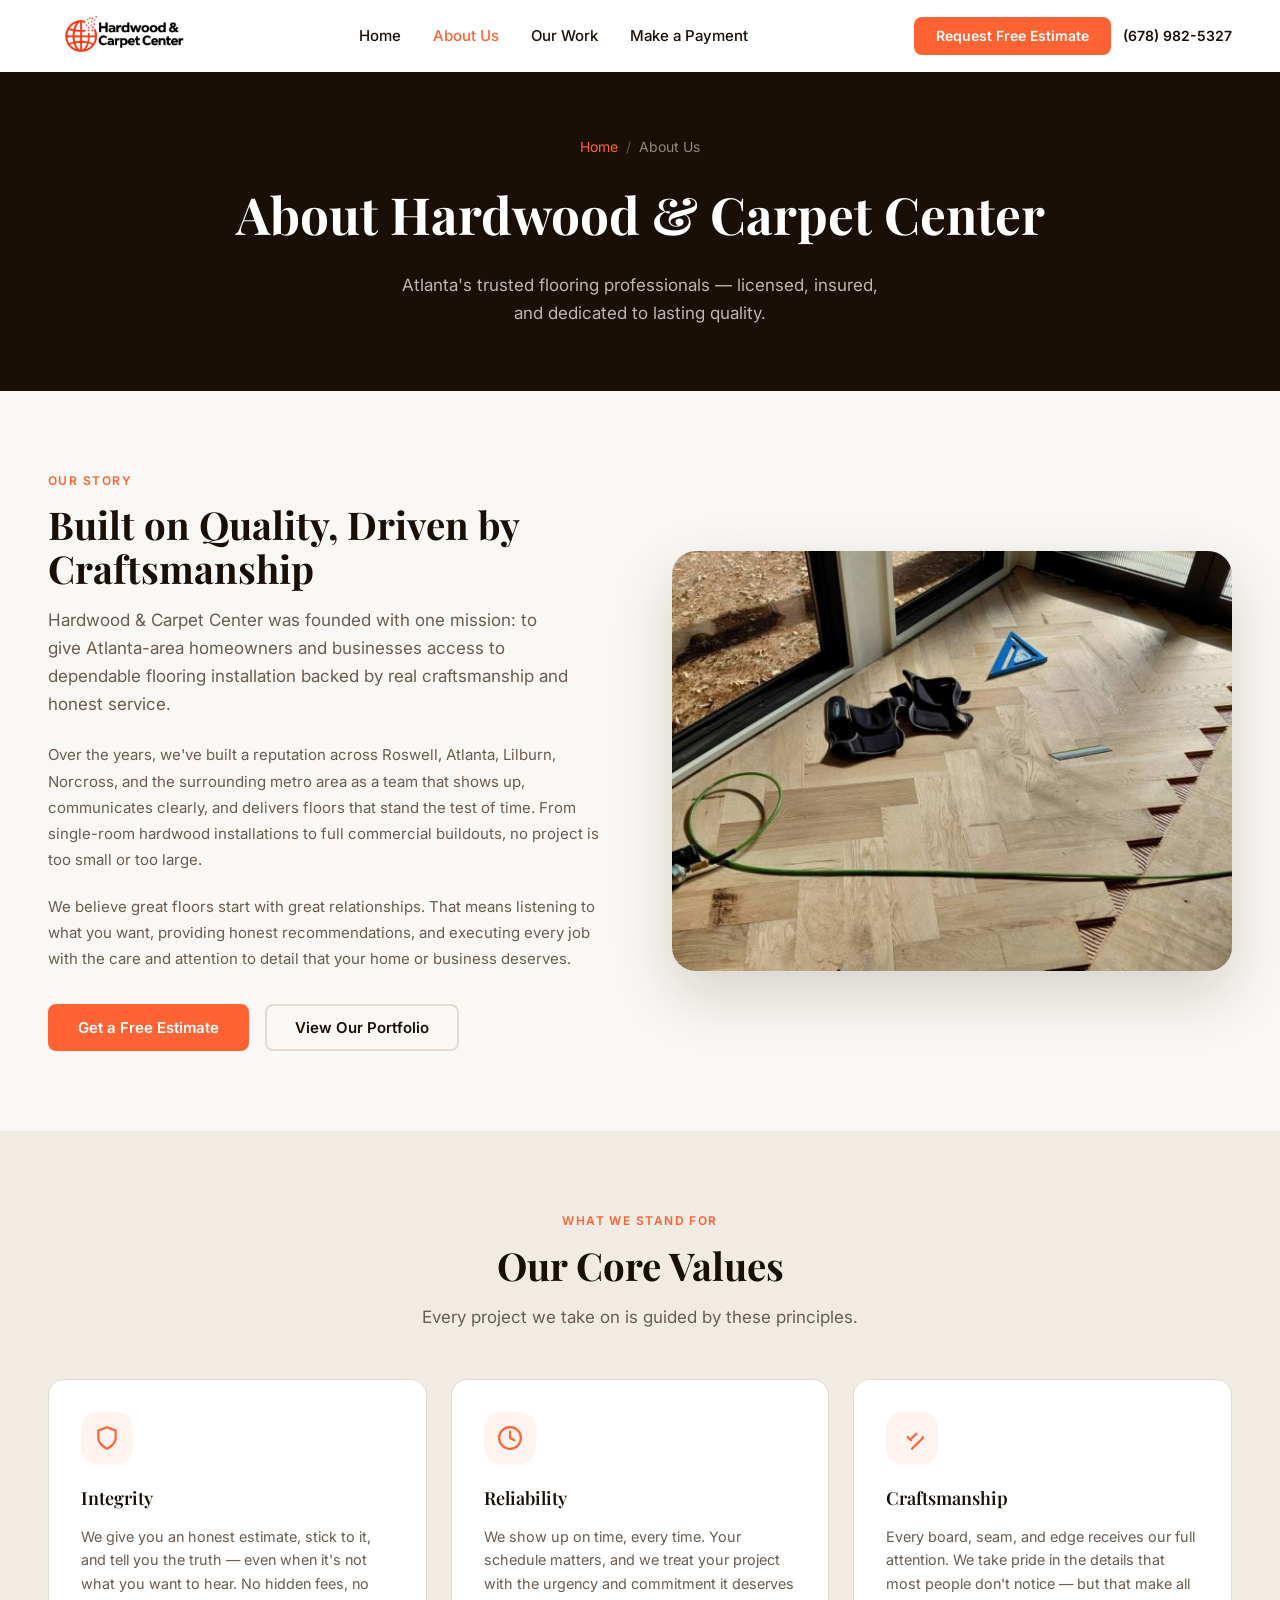
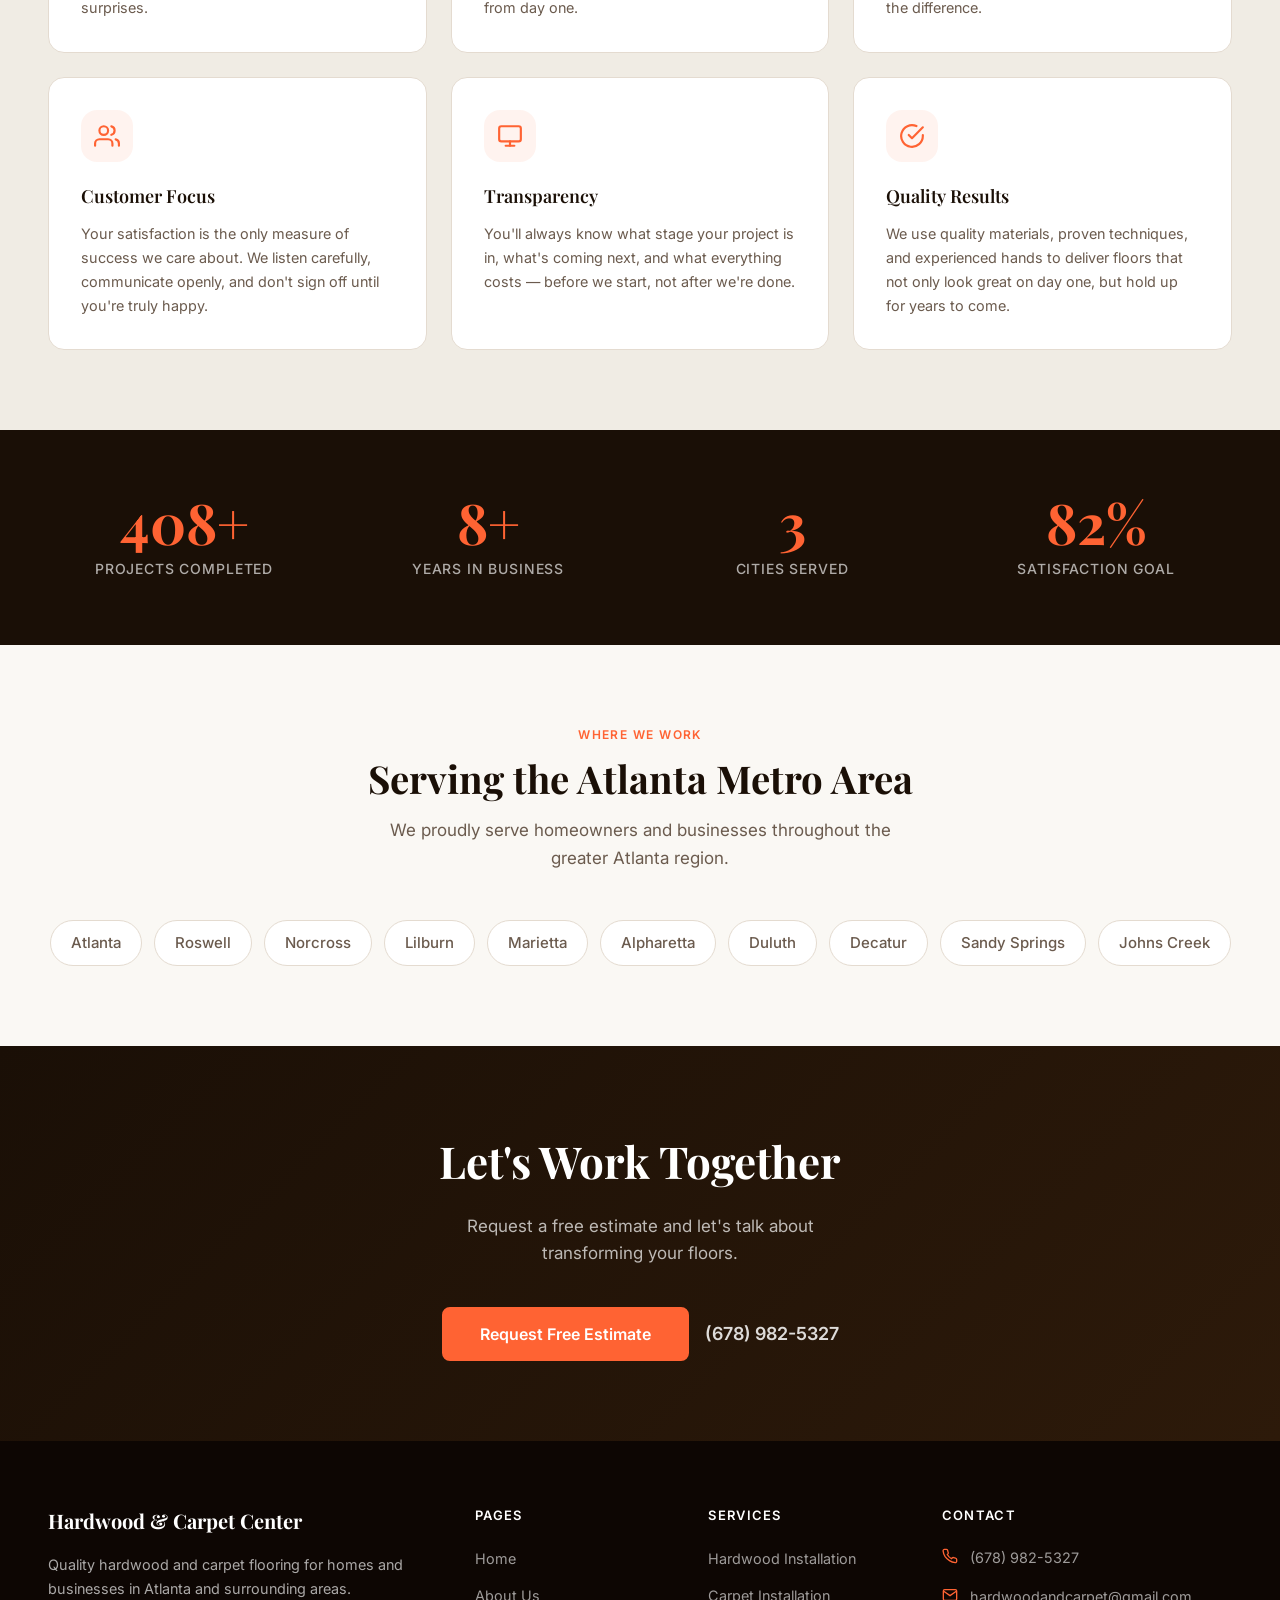
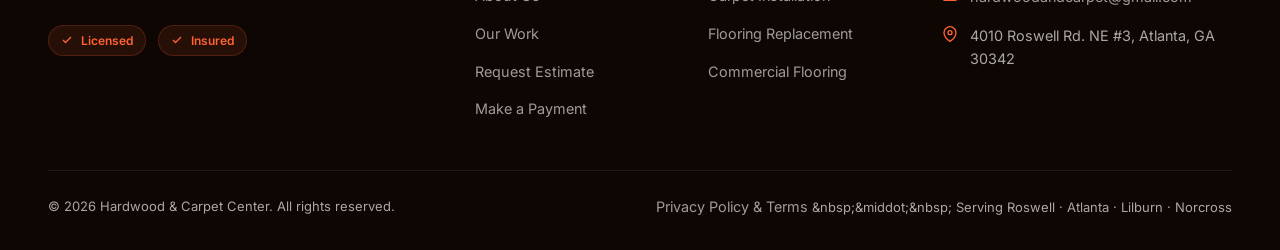
==== about.html @ 2b1d479a "Replace all demo photos with real owner project photos Swapped out all placeholder gallery/about ima" ====
<!DOCTYPE html>
<html lang="en">
<head>
  <meta charset="UTF-8" />
  <meta name="viewport" content="width=device-width, initial-scale=1.0" />
  <meta name="description" content="About Hardwood & Carpet Center — Atlanta's trusted flooring experts. Licensed, insured, and committed to quality installations for homes and businesses." />
  <title>About Us | Hardwood & Carpet Center</title>
  <link rel="stylesheet" href="css/style.css" />
  <link rel="preconnect" href="https://fonts.googleapis.com" />
  <link rel="preconnect" href="https://fonts.gstatic.com" crossorigin />
</head>
<body>

  <header>
    <nav class="nav nav--scrolled" role="navigation" aria-label="Main navigation">
      <div class="nav__inner">
        <a href="index.html" class="nav__logo" aria-label="Hardwood &amp; Carpet Center — Home">
          <img src="logo.png" alt="Hardwood &amp; Carpet Center" class="nav__logo-img" width="200" height="52" />
        </a>
        <ul class="nav__links" role="list">
          <li><a href="index.html" class="nav__link">Home</a></li>
          <li><a href="about.html" class="nav__link active">About Us</a></li>
          <li><a href="gallery.html" class="nav__link">Our Work</a></li>
          <li><a href="payment.html" class="nav__link">Make a Payment</a></li>
        </ul>
        <div class="nav__actions">
          <a href="estimate.html" class="btn btn--primary btn--sm">Request Free Estimate</a>
          <a href="tel:6789825327" class="nav__phone">(678) 982-5327</a>
          <button class="nav__hamburger" aria-label="Toggle mobile menu" aria-expanded="false" aria-controls="mobileMenu">
            <span></span><span></span><span></span>
          </button>
        </div>
      </div>
    </nav>
    <div class="nav__mobile" id="mobileMenu">
      <a href="index.html" class="nav__mobile-link">Home</a>
      <a href="about.html" class="nav__mobile-link">About Us</a>
      <a href="gallery.html" class="nav__mobile-link">Our Work</a>
      <a href="payment.html" class="nav__mobile-link">Make a Payment</a>
      <a href="estimate.html" class="btn btn--primary nav__mobile-cta">Request Free Estimate</a>
    </div>
  </header>

  <main>

    <!-- Page Hero -->
    <section class="page-hero" style="--bg-image: url('https://images.unsplash.com/photo-1581858726788-75bc0f6a952d?w=1920&q=60&auto=format&fit=crop');" aria-labelledby="page-title">
      <div class="container">
        <div class="page-hero__content">
          <nav class="page-hero__breadcrumb" aria-label="Breadcrumb">
            <a href="index.html">Home</a>
            <span class="page-hero__breadcrumb-sep" aria-hidden="true">/</span>
            <span aria-current="page">About Us</span>
          </nav>
          <h1 class="page-hero__title" id="page-title">About Hardwood &amp; Carpet Center</h1>
          <p class="page-hero__subtitle">Atlanta's trusted flooring professionals — licensed, insured, and dedicated to lasting quality.</p>
        </div>
      </div>
    </section>

    <!-- Our Story -->
    <section class="section" aria-labelledby="story-title">
      <div class="container">
        <div class="about-split">
          <div class="reveal">
            <span class="eyebrow">Our Story</span>
            <h2 class="section-title" id="story-title">Built on Quality, Driven by Craftsmanship</h2>
            <p class="section-subtitle" style="margin-bottom: var(--space-6);">
              Hardwood &amp; Carpet Center was founded with one mission: to give Atlanta-area homeowners and businesses access to dependable flooring installation backed by real craftsmanship and honest service.
            </p>
            <p style="font-size:0.9375rem;color:var(--color-text-muted);line-height:1.75;margin-bottom:var(--space-5);">
              Over the years, we've built a reputation across Roswell, Atlanta, Lilburn, Norcross, and the surrounding metro area as a team that shows up, communicates clearly, and delivers floors that stand the test of time. From single-room hardwood installations to full commercial buildouts, no project is too small or too large.
            </p>
            <p style="font-size:0.9375rem;color:var(--color-text-muted);line-height:1.75;margin-bottom:var(--space-8);">
              We believe great floors start with great relationships. That means listening to what you want, providing honest recommendations, and executing every job with the care and attention to detail that your home or business deserves.
            </p>
            <div style="display:flex;gap:var(--space-4);flex-wrap:wrap;">
              <a href="estimate.html" class="btn btn--primary">Get a Free Estimate</a>
              <a href="gallery.html" class="btn btn--outline-dark">View Our Portfolio</a>
            </div>
          </div>
          <div class="about-split__image-wrap reveal reveal-delay-2">
            <img
              src="images/owner-9.png"
              alt="Herringbone hardwood installation with precision layout"
              class="about-split__image"
              width="800" height="600"
              loading="lazy"
            />
          </div>
        </div>
      </div>
    </section>

    <!-- Values -->
    <section class="section section--alt" aria-labelledby="values-title">
      <div class="container">
        <div class="section-header section-header--center">
          <span class="eyebrow">What We Stand For</span>
          <h2 class="section-title" id="values-title">Our Core Values</h2>
          <p class="section-subtitle">Every project we take on is guided by these principles.</p>
        </div>
        <div class="values-grid">

          <div class="value-card reveal">
            <div class="value-card__icon" aria-hidden="true">
              <svg width="26" height="26" viewBox="0 0 24 24" fill="none" stroke="currentColor" stroke-width="2" stroke-linecap="round" stroke-linejoin="round"><path d="M12 22s8-4 8-10V5l-8-3-8 3v7c0 6 8 10 8 10z"/></svg>
            </div>
            <h3 class="value-card__title">Integrity</h3>
            <p class="value-card__desc">We give you an honest estimate, stick to it, and tell you the truth — even when it's not what you want to hear. No hidden fees, no surprises.</p>
          </div>

          <div class="value-card reveal reveal-delay-1">
            <div class="value-card__icon" aria-hidden="true">
              <svg width="26" height="26" viewBox="0 0 24 24" fill="none" stroke="currentColor" stroke-width="2" stroke-linecap="round" stroke-linejoin="round"><circle cx="12" cy="12" r="10"/><polyline points="12 6 12 12 16 14"/></svg>
            </div>
            <h3 class="value-card__title">Reliability</h3>
            <p class="value-card__desc">We show up on time, every time. Your schedule matters, and we treat your project with the urgency and commitment it deserves from day one.</p>
          </div>

          <div class="value-card reveal reveal-delay-2">
            <div class="value-card__icon" aria-hidden="true">
              <svg width="26" height="26" viewBox="0 0 24 24" fill="none" stroke="currentColor" stroke-width="2" stroke-linecap="round" stroke-linejoin="round"><polyline points="22 11.08 22 12 12 22l-8-8V6l8-8 7 7"/><polyline points="16 8 11.5 12.5"/><line x1="8" y1="11" x2="11" y2="14"/></svg>
            </div>
            <h3 class="value-card__title">Craftsmanship</h3>
            <p class="value-card__desc">Every board, seam, and edge receives our full attention. We take pride in the details that most people don't notice — but that make all the difference.</p>
          </div>

          <div class="value-card reveal">
            <div class="value-card__icon" aria-hidden="true">
              <svg width="26" height="26" viewBox="0 0 24 24" fill="none" stroke="currentColor" stroke-width="2" stroke-linecap="round" stroke-linejoin="round"><path d="M17 21v-2a4 4 0 0 0-4-4H5a4 4 0 0 0-4 4v2"/><circle cx="9" cy="7" r="4"/><path d="M23 21v-2a4 4 0 0 0-3-3.87"/><path d="M16 3.13a4 4 0 0 1 0 7.75"/></svg>
            </div>
            <h3 class="value-card__title">Customer Focus</h3>
            <p class="value-card__desc">Your satisfaction is the only measure of success we care about. We listen carefully, communicate openly, and don't sign off until you're truly happy.</p>
          </div>

          <div class="value-card reveal reveal-delay-1">
            <div class="value-card__icon" aria-hidden="true">
              <svg width="26" height="26" viewBox="0 0 24 24" fill="none" stroke="currentColor" stroke-width="2" stroke-linecap="round" stroke-linejoin="round"><rect x="2" y="3" width="20" height="14" rx="2" ry="2"/><line x1="8" y1="21" x2="16" y2="21"/><line x1="12" y1="17" x2="12" y2="21"/></svg>
            </div>
            <h3 class="value-card__title">Transparency</h3>
            <p class="value-card__desc">You'll always know what stage your project is in, what's coming next, and what everything costs — before we start, not after we're done.</p>
          </div>

          <div class="value-card reveal reveal-delay-2">
            <div class="value-card__icon" aria-hidden="true">
              <svg width="26" height="26" viewBox="0 0 24 24" fill="none" stroke="currentColor" stroke-width="2" stroke-linecap="round" stroke-linejoin="round"><path d="M22 11.08V12a10 10 0 1 1-5.93-9.14"/><polyline points="22 4 12 14.01 9 11.01"/></svg>
            </div>
            <h3 class="value-card__title">Quality Results</h3>
            <p class="value-card__desc">We use quality materials, proven techniques, and experienced hands to deliver floors that not only look great on day one, but hold up for years to come.</p>
          </div>

        </div>
      </div>
    </section>

    <!-- Stats -->
    <section class="stats" aria-label="Company statistics">
      <div class="container">
        <div class="stats__grid">
          <div class="stat-item reveal">
            <div class="stat-item__number" data-count="500" data-suffix="+" aria-label="500+ projects completed">500+</div>
            <div class="stat-item__label">Projects Completed</div>
          </div>
          <div class="stat-item reveal reveal-delay-1">
            <div class="stat-item__number" data-count="10" data-suffix="+" aria-label="10+ years in business">10+</div>
            <div class="stat-item__label">Years in Business</div>
          </div>
          <div class="stat-item reveal reveal-delay-2">
            <div class="stat-item__number" data-count="4" aria-label="4 cities served">4+</div>
            <div class="stat-item__label">Cities Served</div>
          </div>
          <div class="stat-item reveal reveal-delay-3">
            <div class="stat-item__number" data-count="100" data-suffix="%" aria-label="100% satisfaction rate">100%</div>
            <div class="stat-item__label">Satisfaction Goal</div>
          </div>
        </div>
      </div>
    </section>

    <!-- Service Areas -->
    <section class="section" aria-labelledby="areas-title">
      <div class="container">
        <div class="section-header section-header--center">
          <span class="eyebrow">Where We Work</span>
          <h2 class="section-title" id="areas-title">Serving the Atlanta Metro Area</h2>
          <p class="section-subtitle">We proudly serve homeowners and businesses throughout the greater Atlanta region.</p>
        </div>
        <div style="display:flex;flex-wrap:wrap;gap:var(--space-3);justify-content:center;margin-top:var(--space-8);">
          <span class="service-area-tag" style="font-size:0.9375rem;padding:10px 20px;">Atlanta</span>
          <span class="service-area-tag" style="font-size:0.9375rem;padding:10px 20px;">Roswell</span>
          <span class="service-area-tag" style="font-size:0.9375rem;padding:10px 20px;">Norcross</span>
          <span class="service-area-tag" style="font-size:0.9375rem;padding:10px 20px;">Lilburn</span>
          <span class="service-area-tag" style="font-size:0.9375rem;padding:10px 20px;">Marietta</span>
          <span class="service-area-tag" style="font-size:0.9375rem;padding:10px 20px;">Alpharetta</span>
          <span class="service-area-tag" style="font-size:0.9375rem;padding:10px 20px;">Duluth</span>
          <span class="service-area-tag" style="font-size:0.9375rem;padding:10px 20px;">Decatur</span>
          <span class="service-area-tag" style="font-size:0.9375rem;padding:10px 20px;">Sandy Springs</span>
          <span class="service-area-tag" style="font-size:0.9375rem;padding:10px 20px;">Johns Creek</span>
        </div>
      </div>
    </section>

    <!-- CTA -->
    <section class="cta-banner" aria-labelledby="cta-title">
      <div class="container">
        <div class="cta-banner__content reveal">
          <h2 class="cta-banner__title" id="cta-title">Let's Work Together</h2>
          <p class="cta-banner__subtitle">Request a free estimate and let's talk about transforming your floors.</p>
          <div class="cta-banner__actions">
            <a href="estimate.html" class="btn btn--primary btn--lg">Request Free Estimate</a>
            <a href="tel:6789825327" class="cta-banner__phone">(678) 982-5327</a>
          </div>
        </div>
      </div>
    </section>

  </main>

  <footer class="footer" role="contentinfo">
    <div class="container">
      <div class="footer__grid">
        <div>
          <p class="footer__brand-name">Hardwood &amp; Carpet Center</p>
          <p class="footer__brand-desc">Quality hardwood and carpet flooring for homes and businesses in Atlanta and surrounding areas.</p>
          <div class="footer__badges">
            <span class="footer__badge"><svg width="12" height="12" viewBox="0 0 24 24" fill="none" stroke="currentColor" stroke-width="2.5" aria-hidden="true"><polyline points="20 6 9 17 4 12"/></svg> Licensed</span>
            <span class="footer__badge"><svg width="12" height="12" viewBox="0 0 24 24" fill="none" stroke="currentColor" stroke-width="2.5" aria-hidden="true"><polyline points="20 6 9 17 4 12"/></svg> Insured</span>
          </div>
        </div>
        <nav aria-label="Footer navigation">
          <p class="footer__heading">Pages</p>
          <ul class="footer__links">
            <li><a href="index.html" class="footer__link">Home</a></li>
            <li><a href="about.html" class="footer__link">About Us</a></li>
            <li><a href="gallery.html" class="footer__link">Our Work</a></li>
            <li><a href="estimate.html" class="footer__link">Request Estimate</a></li>
            <li><a href="payment.html" class="footer__link">Make a Payment</a></li>
          </ul>
        </nav>
        <div>
          <p class="footer__heading">Services</p>
          <ul class="footer__links">
            <li><a href="estimate.html" class="footer__link">Hardwood Installation</a></li>
            <li><a href="estimate.html" class="footer__link">Carpet Installation</a></li>
            <li><a href="estimate.html" class="footer__link">Flooring Replacement</a></li>
            <li><a href="estimate.html" class="footer__link">Commercial Flooring</a></li>
          </ul>
        </div>
        <address style="font-style:normal;">
          <p class="footer__heading">Contact</p>
          <div class="footer__contact-item">
            <svg class="footer__contact-icon" width="16" height="16" viewBox="0 0 24 24" fill="none" stroke="currentColor" stroke-width="2" aria-hidden="true"><path d="M22 16.92v3a2 2 0 0 1-2.18 2 19.79 19.79 0 0 1-8.63-3.07A19.5 19.5 0 0 1 4.69 13a19.79 19.79 0 0 1-3.07-8.67A2 2 0 0 1 3.6 2.18h3a2 2 0 0 1 2 1.72c.127.96.361 1.903.7 2.81a2 2 0 0 1-.45 2.11L7.91 9.76a16 16 0 0 0 6.29 6.29l1.14-1.14a2 2 0 0 1 2.11-.45c.907.339 1.85.573 2.81.7a2 2 0 0 1 1.72 2.02z"/></svg>
            <a href="tel:6789825327" class="footer__link">(678) 982-5327</a>
          </div>
          <div class="footer__contact-item">
            <svg class="footer__contact-icon" width="16" height="16" viewBox="0 0 24 24" fill="none" stroke="currentColor" stroke-width="2" aria-hidden="true"><path d="M4 4h16c1.1 0 2 .9 2 2v12c0 1.1-.9 2-2 2H4c-1.1 0-2-.9-2-2V6c0-1.1.9-2 2-2z"/><polyline points="22,6 12,13 2,6"/></svg>
            <a href="mailto:hardwoodandcarpet@gmail.com" class="footer__link">hardwoodandcarpet@gmail.com</a>
          </div>
          <div class="footer__contact-item">
            <svg class="footer__contact-icon" width="16" height="16" viewBox="0 0 24 24" fill="none" stroke="currentColor" stroke-width="2" aria-hidden="true"><path d="M21 10c0 7-9 13-9 13s-9-6-9-13a9 9 0 0 1 18 0z"/><circle cx="12" cy="10" r="3"/></svg>
            <span>4010 Roswell Rd. NE #3, Atlanta, GA 30342</span>
          </div>
        </address>
      </div>
      <div class="footer__bottom">
        <p>© <span id="year">2025</span> Hardwood &amp; Carpet Center. All rights reserved.</p>
        <p><a href="privacy.html" class="footer__link">Privacy Policy &amp; Terms</a> &amp;nbsp;&amp;middot;&amp;nbsp; Serving Roswell · Atlanta · Lilburn · Norcross</p>
      </div>
    </div>
  </footer>

  <script src="js/main.js"></script>
  <script>document.getElementById('year').textContent = new Date().getFullYear();</script>
</body>
</html>
---- css/style.css ----
/* ============================================================
   HARDWOOD & CARPET CENTER — Global Stylesheet
   ============================================================ */

/* ---- Google Fonts ---- */
@import url('https://fonts.googleapis.com/css2?family=Playfair+Display:wght@400;500;600;700&family=Inter:wght@300;400;500;600&display=swap');

/* ---- Design Tokens ---- */
:root {
  --color-primary:       #1a0f06;
  --color-accent:        #ff6333;
  --color-accent-hover:  #e04e1f;
  --color-gold:          #c4873a;
  --color-gold-light:    #e8b56a;
  --color-bg:            #faf8f4;
  --color-bg-alt:        #f0ece4;
  --color-bg-dark:       #1a0f06;
  --color-surface:       #ffffff;
  --color-text:          #1a0f06;
  --color-text-muted:    #6b5b4e;
  --color-text-light:    #a8927e;
  --color-border:        #e4dbd0;
  --color-white:         #ffffff;
  --color-overlay:       rgba(20, 10, 4, 0.65);

  --font-heading: 'Playfair Display', Georgia, serif;
  --font-body:    'Inter', system-ui, sans-serif;

  --space-1:  4px;
  --space-2:  8px;
  --space-3:  12px;
  --space-4:  16px;
  --space-5:  20px;
  --space-6:  24px;
  --space-8:  32px;
  --space-10: 40px;
  --space-12: 48px;
  --space-16: 64px;
  --space-20: 80px;
  --space-24: 96px;
  --space-32: 128px;

  --radius-sm:  4px;
  --radius-md:  8px;
  --radius-lg:  16px;
  --radius-xl:  24px;
  --radius-pill: 999px;

  --shadow-sm:  0 1px 3px rgba(26,15,6,0.08), 0 1px 2px rgba(26,15,6,0.06);
  --shadow-md:  0 4px 12px rgba(26,15,6,0.10), 0 2px 6px rgba(26,15,6,0.06);
  --shadow-lg:  0 12px 32px rgba(26,15,6,0.12), 0 4px 12px rgba(26,15,6,0.08);
  --shadow-xl:  0 24px 64px rgba(26,15,6,0.16);

  --transition-fast:   150ms ease-out;
  --transition-base:   200ms ease-out;
  --transition-smooth: 300ms cubic-bezier(0.16, 1, 0.3, 1);

  --nav-height: 72px;
  --max-width:  1280px;
}

/* ---- Reset ---- */
*, *::before, *::after { box-sizing: border-box; margin: 0; padding: 0; }
html { scroll-behavior: smooth; font-size: 16px; }
body {
  font-family: var(--font-body);
  font-size: 1rem;
  line-height: 1.6;
  color: var(--color-text);
  background: var(--color-bg);
  -webkit-font-smoothing: antialiased;
  -moz-osx-font-smoothing: grayscale;
  overflow-x: hidden;
}
img { max-width: 100%; height: auto; display: block; }
a { color: inherit; text-decoration: none; }
ul { list-style: none; }
button { cursor: pointer; font-family: inherit; border: none; background: none; }
input, textarea, select {
  font-family: inherit;
  font-size: 1rem;
  outline: none;
}

/* ---- Accessibility ---- */
*:focus-visible {
  outline: 2px solid var(--color-accent);
  outline-offset: 3px;
  border-radius: var(--radius-sm);
}
.sr-only {
  position: absolute; width: 1px; height: 1px;
  padding: 0; margin: -1px; overflow: hidden;
  clip: rect(0,0,0,0); white-space: nowrap; border: 0;
}
@media (prefers-reduced-motion: reduce) {
  *, *::before, *::after {
    animation-duration: 0.01ms !important;
    transition-duration: 0.01ms !important;
  }
}

/* ---- Layout ---- */
.container {
  width: 100%;
  max-width: var(--max-width);
  margin: 0 auto;
  padding: 0 var(--space-6);
}
@media (min-width: 768px)  { .container { padding: 0 var(--space-8); } }
@media (min-width: 1280px) { .container { padding: 0 var(--space-12); } }

.section { padding: var(--space-20) 0; }
.section--alt { background: var(--color-bg-alt); }
.section--dark { background: var(--color-bg-dark); color: var(--color-white); }

/* ---- Typography ---- */
.eyebrow {
  font-family: var(--font-body);
  font-size: 0.75rem;
  font-weight: 600;
  letter-spacing: 0.12em;
  text-transform: uppercase;
  color: var(--color-accent);
  display: block;
  margin-bottom: var(--space-3);
}
.section-title {
  font-family: var(--font-heading);
  font-size: clamp(1.75rem, 3vw, 2.5rem);
  font-weight: 700;
  line-height: 1.15;
  color: var(--color-primary);
  margin-bottom: var(--space-4);
}
.section--dark .section-title { color: var(--color-white); }
.section-subtitle {
  font-size: 1.0625rem;
  color: var(--color-text-muted);
  max-width: 520px;
  line-height: 1.65;
}
.section--dark .section-subtitle { color: rgba(255,255,255,0.7); }
.section-header {
  margin-bottom: var(--space-12);
}
.section-header--center {
  text-align: center;
}
.section-header--center .section-subtitle {
  margin: 0 auto;
}

/* ---- Buttons ---- */
.btn {
  display: inline-flex;
  align-items: center;
  gap: var(--space-2);
  font-family: var(--font-body);
  font-size: 0.9375rem;
  font-weight: 600;
  line-height: 1;
  padding: 14px 28px;
  border-radius: var(--radius-md);
  transition: background var(--transition-base), color var(--transition-base),
              transform var(--transition-fast), box-shadow var(--transition-base);
  white-space: nowrap;
  cursor: pointer;
  border: 2px solid transparent;
}
.btn:active { transform: scale(0.97); }
.btn--primary {
  background: var(--color-accent);
  color: var(--color-white);
  border-color: var(--color-accent);
}
.btn--primary:hover {
  background: var(--color-accent-hover);
  border-color: var(--color-accent-hover);
  box-shadow: 0 4px 16px rgba(255,99,51,0.35);
  transform: translateY(-1px);
}
.btn--outline {
  background: transparent;
  color: var(--color-white);
  border-color: rgba(255,255,255,0.6);
}
.btn--outline:hover {
  background: rgba(255,255,255,0.12);
  border-color: var(--color-white);
}
.btn--outline-dark {
  background: transparent;
  color: var(--color-primary);
  border-color: var(--color-border);
}
.btn--outline-dark:hover {
  border-color: var(--color-accent);
  color: var(--color-accent);
}
.btn--lg { padding: 17px 36px; font-size: 1rem; }
.btn--sm { padding: 10px 20px; font-size: 0.875rem; }

/* ---- Navigation ---- */
.nav {
  position: fixed;
  top: 0; left: 0; right: 0;
  z-index: 1000;
  height: var(--nav-height);
  display: flex;
  align-items: center;
  transition: background var(--transition-base), box-shadow var(--transition-base);
}
.nav--transparent {
  background: var(--color-white);
}
.nav--scrolled {
  background: var(--color-white);
  box-shadow: 0 1px 0 var(--color-border), var(--shadow-sm);
}
.nav__inner {
  display: flex;
  align-items: center;
  justify-content: space-between;
  width: 100%;
  max-width: var(--max-width);
  margin: 0 auto;
  padding: 0 var(--space-6);
}
@media (min-width: 768px) { .nav__inner { padding: 0 var(--space-8); } }
@media (min-width: 1280px) { .nav__inner { padding: 0 var(--space-12); } }

.nav__logo {
  display: flex;
  align-items: center;
  gap: var(--space-3);
  text-decoration: none;
  flex-shrink: 0;
}
.nav__logo-img {
  height: 96px;
  width: auto;
  max-width: 390px;
  display: block;
  object-fit: contain;
}

.nav__links {
  display: none;
  align-items: center;
  gap: var(--space-2);
}
@media (min-width: 900px) { .nav__links { display: flex; } }

.nav__link {
  font-size: 0.9375rem;
  font-weight: 500;
  padding: var(--space-2) var(--space-3);
  border-radius: var(--radius-md);
  color: var(--color-primary);
  transition: color var(--transition-base), background var(--transition-base);
}
.nav--transparent .nav__link { color: var(--color-primary); }
.nav--scrolled .nav__link { color: var(--color-primary); }
.nav__link:hover { color: var(--color-accent); background: rgba(255,99,51,0.06); }
.nav__link.active { color: var(--color-accent); }

.nav__actions {
  display: flex;
  align-items: center;
  gap: var(--space-3);
}
.nav__phone {
  display: none;
  font-size: 0.875rem;
  font-weight: 600;
  color: var(--color-primary);
  transition: color var(--transition-base);
}
.nav--transparent .nav__phone { color: var(--color-primary); }
@media (min-width: 768px) { .nav__phone { display: block; } }
.nav__phone:hover { color: var(--color-accent); }

.nav__hamburger {
  display: flex;
  flex-direction: column;
  gap: 5px;
  padding: var(--space-2);
  border-radius: var(--radius-sm);
  cursor: pointer;
  background: none;
  border: none;
}
@media (min-width: 900px) { .nav__hamburger { display: none; } }
.nav__hamburger span {
  display: block;
  width: 22px; height: 2px;
  background: var(--color-primary);
  border-radius: 2px;
  transition: transform var(--transition-smooth), opacity var(--transition-base);
}
.nav--transparent .nav__hamburger span { background: var(--color-primary); }
.nav--scrolled .nav__hamburger span { background: var(--color-primary); }
.nav__hamburger.open span:nth-child(1) { transform: translateY(7px) rotate(45deg); }
.nav__hamburger.open span:nth-child(2) { opacity: 0; }
.nav__hamburger.open span:nth-child(3) { transform: translateY(-7px) rotate(-45deg); }

/* Mobile Menu */
.nav__mobile {
  position: fixed;
  top: var(--nav-height);
  left: 0; right: 0;
  background: var(--color-white);
  border-bottom: 1px solid var(--color-border);
  padding: var(--space-4) var(--space-6) var(--space-6);
  box-shadow: var(--shadow-lg);
  transform: translateY(-100%);
  opacity: 0;
  visibility: hidden;
  transition: transform var(--transition-smooth), opacity var(--transition-base), visibility var(--transition-base);
  z-index: 999;
}
.nav__mobile.open {
  transform: translateY(0);
  opacity: 1;
  visibility: visible;
}
.nav__mobile-link {
  display: block;
  font-size: 1.0625rem;
  font-weight: 500;
  padding: var(--space-4) 0;
  color: var(--color-primary);
  border-bottom: 1px solid var(--color-border);
  transition: color var(--transition-base);
}
.nav__mobile-link:last-of-type { border-bottom: none; }
.nav__mobile-link:hover { color: var(--color-accent); }
.nav__mobile-cta { margin-top: var(--space-4); width: 100%; justify-content: center; }

/* ---- Hero ---- */
.hero {
  position: relative;
  min-height: 80vh;
  display: flex;
  align-items: center;
  overflow: hidden;
}
.hero__bg {
  position: absolute;
  inset: 0;
  background-image: url('https://images.unsplash.com/photo-1581858726788-75bc0f6a952d?w=1920&q=90&auto=format&fit=crop');
  background-size: cover;
  background-position: center;
  transform: scale(1.05);
  transition: transform 8s ease-out;
}
.hero__bg.loaded { transform: scale(1); }
.hero__overlay {
  position: absolute;
  inset: 0;
  background: linear-gradient(
    135deg,
    rgba(20, 10, 4, 0.80) 0%,
    rgba(20, 10, 4, 0.55) 60%,
    rgba(20, 10, 4, 0.35) 100%
  );
}
.hero__content {
  position: relative;
  z-index: 1;
  padding: var(--space-32) 0 var(--space-12);
  width: 100%;
}
.hero__eyebrow {
  font-size: 0.75rem;
  font-weight: 600;
  letter-spacing: 0.14em;
  text-transform: uppercase;
  color: var(--color-gold-light);
  display: flex;
  align-items: center;
  gap: var(--space-3);
  margin-bottom: var(--space-5);
}
.hero__eyebrow::before {
  content: '';
  display: block;
  width: 32px; height: 2px;
  background: var(--color-accent);
}
.hero__title {
  font-family: var(--font-heading);
  font-size: clamp(2.5rem, 6vw, 5rem);
  font-weight: 700;
  line-height: 1.08;
  color: var(--color-white);
  margin-bottom: var(--space-6);
  max-width: 680px;
}
.hero__title span { color: var(--color-accent); }
.hero__subtitle {
  font-size: clamp(1rem, 1.8vw, 1.1875rem);
  color: rgba(255,255,255,0.78);
  max-width: 520px;
  line-height: 1.65;
  margin-bottom: var(--space-10);
}
.hero__actions {
  display: flex;
  flex-wrap: wrap;
  gap: var(--space-4);
  align-items: center;
}
.hero__trust {
  display: flex;
  flex-wrap: wrap;
  gap: var(--space-6);
  margin-top: var(--space-16);
  padding-top: var(--space-8);
  border-top: 1px solid rgba(255,255,255,0.15);
}
.hero__trust-item {
  display: flex;
  align-items: center;
  gap: var(--space-2);
  font-size: 0.875rem;
  font-weight: 500;
  color: rgba(255,255,255,0.75);
}
.hero__trust-item svg { color: var(--color-accent); }

/* ---- Services Strip ---- */
.services-strip {
  background: var(--color-white);
  border-bottom: 1px solid var(--color-border);
  padding: var(--space-12) 0;
}
.services-strip__grid {
  display: grid;
  grid-template-columns: repeat(2, 1fr);
  gap: 1px;
  background: var(--color-border);
  border: 1px solid var(--color-border);
  border-radius: var(--radius-lg);
  overflow: hidden;
}
@media (min-width: 768px) {
  .services-strip__grid { grid-template-columns: repeat(4, 1fr); }
}
.service-item {
  background: var(--color-white);
  padding: var(--space-8) var(--space-6);
  display: flex;
  flex-direction: column;
  align-items: flex-start;
  gap: var(--space-3);
  transition: background var(--transition-base);
}
.service-item:hover { background: var(--color-bg); }
.service-item__icon {
  width: 44px; height: 44px;
  background: rgba(255,99,51,0.1);
  border-radius: var(--radius-md);
  display: flex; align-items: center; justify-content: center;
  color: var(--color-accent);
  transition: background var(--transition-base), transform var(--transition-smooth);
}
.service-item:hover .service-item__icon {
  background: var(--color-accent);
  color: var(--color-white);
  transform: scale(1.08);
}
.service-item__title {
  font-family: var(--font-heading);
  font-size: 1.0625rem;
  font-weight: 600;
  color: var(--color-primary);
}
.service-item__desc {
  font-size: 0.875rem;
  color: var(--color-text-muted);
  line-height: 1.5;
}

/* ---- About / Why Us ---- */
.about-split {
  display: grid;
  gap: var(--space-12);
  align-items: center;
}
@media (min-width: 900px) {
  .about-split { grid-template-columns: 1fr 1fr; gap: var(--space-16); }
}
.about-split__image-wrap {
  position: relative;
}
.about-split__image {
  width: 100%;
  aspect-ratio: 4/3;
  object-fit: cover;
  border-radius: var(--radius-xl);
  box-shadow: var(--shadow-xl);
}
.about-split__badge {
  position: absolute;
  bottom: -var(--space-4);
  right: var(--space-4);
  background: var(--color-accent);
  color: var(--color-white);
  padding: var(--space-4) var(--space-6);
  border-radius: var(--radius-lg);
  box-shadow: var(--shadow-lg);
  text-align: center;
  bottom: var(--space-4);
}
.about-split__badge-number {
  font-family: var(--font-heading);
  font-size: 2rem;
  font-weight: 700;
  line-height: 1;
  display: block;
}
.about-split__badge-label {
  font-size: 0.75rem;
  font-weight: 500;
  opacity: 0.9;
  text-transform: uppercase;
  letter-spacing: 0.06em;
}
.about-split__checks {
  display: flex;
  flex-direction: column;
  gap: var(--space-4);
  margin: var(--space-8) 0;
}
.check-item {
  display: flex;
  align-items: flex-start;
  gap: var(--space-3);
}
.check-item__icon {
  width: 22px; height: 22px;
  background: rgba(255,99,51,0.12);
  border-radius: 50%;
  display: flex; align-items: center; justify-content: center;
  flex-shrink: 0;
  margin-top: 2px;
  color: var(--color-accent);
}
.check-item__icon svg { width: 12px; height: 12px; }
.check-item__text {
  font-size: 0.9375rem;
  color: var(--color-text-muted);
  line-height: 1.5;
}
.check-item__text strong {
  color: var(--color-primary);
  font-weight: 600;
}

/* ---- Stats ---- */
.stats {
  background: var(--color-primary);
  padding: var(--space-16) 0;
}
.stats__grid {
  display: grid;
  grid-template-columns: repeat(2, 1fr);
  gap: var(--space-8);
  text-align: center;
}
@media (min-width: 768px) { .stats__grid { grid-template-columns: repeat(4, 1fr); } }
.stat-item__number {
  font-family: var(--font-heading);
  font-size: clamp(2.5rem, 5vw, 3.5rem);
  font-weight: 700;
  color: var(--color-accent);
  line-height: 1;
  margin-bottom: var(--space-2);
}
.stat-item__label {
  font-size: 0.875rem;
  font-weight: 500;
  color: rgba(255,255,255,0.65);
  text-transform: uppercase;
  letter-spacing: 0.06em;
}

/* ---- Process ---- */
.process__grid {
  display: grid;
  gap: var(--space-6);
  counter-reset: process;
}
@media (min-width: 640px) { .process__grid { grid-template-columns: repeat(2, 1fr); } }
@media (min-width: 1024px) { .process__grid { grid-template-columns: repeat(4, 1fr); } }
.process-step {
  background: var(--color-white);
  border-radius: var(--radius-lg);
  padding: var(--space-8);
  border: 1px solid var(--color-border);
  position: relative;
  transition: box-shadow var(--transition-base), transform var(--transition-smooth);
}
.process-step:hover {
  box-shadow: var(--shadow-lg);
  transform: translateY(-3px);
}
.process-step__num {
  font-family: var(--font-heading);
  font-size: 3rem;
  font-weight: 700;
  color: rgba(255,99,51,0.1);
  line-height: 1;
  margin-bottom: var(--space-4);
}
.process-step__icon {
  width: 48px; height: 48px;
  background: rgba(255,99,51,0.1);
  border-radius: var(--radius-md);
  display: flex; align-items: center; justify-content: center;
  color: var(--color-accent);
  margin-bottom: var(--space-4);
}
.process-step__title {
  font-family: var(--font-heading);
  font-size: 1.125rem;
  font-weight: 600;
  color: var(--color-primary);
  margin-bottom: var(--space-3);
}
.process-step__desc {
  font-size: 0.9rem;
  color: var(--color-text-muted);
  line-height: 1.6;
}

/* ---- Gallery Preview ---- */
.gallery-grid {
  display: grid;
  gap: var(--space-4);
  grid-template-columns: 1fr;
}
@media (min-width: 640px) {
  .gallery-grid {
    grid-template-columns: repeat(2, 1fr);
  }
}
@media (min-width: 1024px) {
  .gallery-grid {
    grid-template-columns: repeat(3, 1fr);
    grid-auto-rows: 280px;
  }
  .gallery-grid .gallery-item:nth-child(1) {
    grid-column: span 2;
    grid-row: span 2;
  }
  .gallery-grid .gallery-item:nth-child(7) {
    grid-column: 1 / -1;
  }
}
.gallery-item {
  position: relative;
  border-radius: var(--radius-lg);
  overflow: hidden;
  aspect-ratio: 4/3;
  background: var(--color-bg-alt);
}
@media (min-width: 1024px) {
  .gallery-item { aspect-ratio: auto; }
}
.gallery-item img {
  width: 100%; height: 100%;
  object-fit: cover;
  transition: transform 0.5s ease-out;
}
.gallery-item:hover img { transform: scale(1.05); }
.gallery-item__overlay {
  position: absolute;
  inset: 0;
  background: linear-gradient(to top, rgba(20,10,4,0.7) 0%, transparent 50%);
  opacity: 0;
  transition: opacity var(--transition-base);
  display: flex;
  align-items: flex-end;
  padding: var(--space-6);
}
.gallery-item:hover .gallery-item__overlay { opacity: 1; }
.gallery-item__label {
  font-size: 0.9375rem;
  font-weight: 600;
  color: var(--color-white);
}

/* ---- Testimonials ---- */
.testimonials__grid {
  display: grid;
  gap: var(--space-6);
}
@media (min-width: 640px) { .testimonials__grid { grid-template-columns: repeat(2, 1fr); } }
@media (min-width: 1024px) { .testimonials__grid { grid-template-columns: repeat(3, 1fr); } }
.testimonial-card {
  background: var(--color-white);
  border: 1px solid var(--color-border);
  border-radius: var(--radius-lg);
  padding: var(--space-8);
  display: flex;
  flex-direction: column;
  gap: var(--space-5);
  transition: box-shadow var(--transition-base), transform var(--transition-smooth);
}
.testimonial-card:hover {
  box-shadow: var(--shadow-md);
  transform: translateY(-2px);
}
.testimonial-card__stars {
  display: flex; gap: 3px; color: #f59e0b;
}
.testimonial-card__quote {
  font-size: 0.9375rem;
  color: var(--color-text-muted);
  line-height: 1.7;
  flex: 1;
  font-style: italic;
}
.testimonial-card__author {
  display: flex;
  align-items: center;
  gap: var(--space-3);
  padding-top: var(--space-4);
  border-top: 1px solid var(--color-border);
}
.testimonial-card__avatar {
  width: 40px; height: 40px;
  border-radius: 50%;
  background: var(--color-bg-alt);
  display: flex; align-items: center; justify-content: center;
  font-family: var(--font-heading);
  font-weight: 700;
  font-size: 1rem;
  color: var(--color-accent);
  flex-shrink: 0;
}
.testimonial-card__name {
  font-size: 0.9375rem;
  font-weight: 600;
  color: var(--color-primary);
}
.testimonial-card__location {
  font-size: 0.8125rem;
  color: var(--color-text-light);
}

/* ---- CTA Banner ---- */
.cta-banner {
  background: linear-gradient(135deg, #1a0f06 0%, #2d1a0a 100%);
  position: relative;
  overflow: hidden;
  padding: var(--space-20) 0;
  text-align: center;
}
.cta-banner::before {
  content: '';
  position: absolute;
  inset: 0;
  background-image: url('https://images.unsplash.com/photo-1562113536-f49d30025dd3?w=1920&q=60&auto=format&fit=crop');
  background-size: cover;
  background-position: center;
  opacity: 0.12;
}
.cta-banner__content { position: relative; z-index: 1; }
.cta-banner__title {
  font-family: var(--font-heading);
  font-size: clamp(1.75rem, 3.5vw, 2.75rem);
  font-weight: 700;
  color: var(--color-white);
  margin-bottom: var(--space-4);
}
.cta-banner__subtitle {
  color: rgba(255,255,255,0.7);
  font-size: 1.0625rem;
  margin-bottom: var(--space-10);
  max-width: 440px;
  margin-left: auto;
  margin-right: auto;
}
.cta-banner__actions {
  display: flex;
  flex-wrap: wrap;
  gap: var(--space-4);
  justify-content: center;
  align-items: center;
}
.cta-banner__phone {
  font-size: 1.125rem;
  font-weight: 600;
  color: rgba(255,255,255,0.85);
  transition: color var(--transition-base);
}
.cta-banner__phone:hover { color: var(--color-accent); }

/* ---- Footer ---- */
.footer {
  background: #0d0603;
  color: rgba(255,255,255,0.65);
  padding: var(--space-16) 0 var(--space-8);
}
.footer__grid {
  display: grid;
  gap: var(--space-10);
  margin-bottom: var(--space-12);
}
@media (min-width: 640px) { .footer__grid { grid-template-columns: repeat(2, 1fr); } }
@media (min-width: 1024px) { .footer__grid { grid-template-columns: 2fr 1fr 1fr 1.5fr; } }
.footer__brand-name {
  font-family: var(--font-heading);
  font-size: 1.25rem;
  font-weight: 700;
  color: var(--color-white);
  margin-bottom: var(--space-4);
}
.footer__brand-desc {
  font-size: 0.9rem;
  line-height: 1.65;
  margin-bottom: var(--space-6);
}
.footer__heading {
  font-size: 0.8125rem;
  font-weight: 600;
  letter-spacing: 0.1em;
  text-transform: uppercase;
  color: var(--color-white);
  margin-bottom: var(--space-5);
}
.footer__links { display: flex; flex-direction: column; gap: var(--space-3); }
.footer__link {
  font-size: 0.9rem;
  color: rgba(255,255,255,0.6);
  transition: color var(--transition-base);
}
.footer__link:hover { color: var(--color-accent); }
.footer__contact-item {
  display: flex;
  align-items: flex-start;
  gap: var(--space-3);
  font-size: 0.9rem;
  margin-bottom: var(--space-4);
}
.footer__contact-icon { color: var(--color-accent); margin-top: 2px; flex-shrink: 0; }
.footer__bottom {
  border-top: 1px solid rgba(255,255,255,0.08);
  padding-top: var(--space-6);
  display: flex;
  flex-wrap: wrap;
  justify-content: space-between;
  align-items: center;
  gap: var(--space-4);
  font-size: 0.8125rem;
}
.footer__badges {
  display: flex;
  gap: var(--space-3);
  flex-wrap: wrap;
}
.footer__badge {
  display: flex;
  align-items: center;
  gap: var(--space-2);
  font-size: 0.75rem;
  font-weight: 600;
  color: var(--color-accent);
  background: rgba(255,99,51,0.1);
  border: 1px solid rgba(255,99,51,0.2);
  padding: 5px 12px;
  border-radius: var(--radius-pill);
}

/* ---- Page Hero (inner pages) ---- */
.page-hero {
  padding-top: var(--nav-height);
  background: var(--color-primary);
  padding-bottom: var(--space-16);
  position: relative;
  overflow: hidden;
}
.page-hero::before {
  content: '';
  position: absolute;
  inset: 0;
  background-image: var(--bg-image, none);
  background-size: cover;
  background-position: center;
  opacity: 0.15;
}
.page-hero__content {
  position: relative;
  z-index: 1;
  padding-top: var(--space-16);
  text-align: center;
}
.page-hero__title {
  font-family: var(--font-heading);
  font-size: clamp(2rem, 4vw, 3.25rem);
  font-weight: 700;
  color: var(--color-white);
  margin-bottom: var(--space-4);
}
.page-hero__subtitle {
  color: rgba(255,255,255,0.7);
  font-size: 1.0625rem;
  max-width: 480px;
  margin: 0 auto;
}
.page-hero__breadcrumb {
  display: flex;
  align-items: center;
  justify-content: center;
  gap: var(--space-2);
  font-size: 0.875rem;
  color: rgba(255,255,255,0.5);
  margin-bottom: var(--space-4);
}
.page-hero__breadcrumb a { color: var(--color-accent); }
.page-hero__breadcrumb-sep { color: rgba(255,255,255,0.3); }

/* ---- Contact Form ---- */
.contact-layout {
  display: grid;
  gap: var(--space-12);
  align-items: start;
}
@media (min-width: 900px) { .contact-layout { grid-template-columns: 1fr 1.5fr; } }
.contact-info__item {
  display: flex;
  gap: var(--space-4);
  margin-bottom: var(--space-8);
}
.contact-info__icon {
  width: 48px; height: 48px;
  background: rgba(255,99,51,0.1);
  border-radius: var(--radius-md);
  display: flex; align-items: center; justify-content: center;
  color: var(--color-accent);
  flex-shrink: 0;
}
.contact-info__label {
  font-size: 0.8125rem;
  font-weight: 600;
  text-transform: uppercase;
  letter-spacing: 0.08em;
  color: var(--color-text-light);
  margin-bottom: var(--space-1);
}
.contact-info__value {
  font-size: 1rem;
  font-weight: 500;
  color: var(--color-primary);
}
.contact-info__value a:hover { color: var(--color-accent); }
.contact-service-areas {
  background: var(--color-bg-alt);
  border-radius: var(--radius-lg);
  padding: var(--space-6);
  margin-top: var(--space-8);
}
.contact-service-areas__title {
  font-weight: 600;
  font-size: 0.9375rem;
  color: var(--color-primary);
  margin-bottom: var(--space-4);
}
.service-areas-list {
  display: flex;
  flex-wrap: wrap;
  gap: var(--space-2);
}
.service-area-tag {
  font-size: 0.8125rem;
  font-weight: 500;
  background: var(--color-white);
  border: 1px solid var(--color-border);
  border-radius: var(--radius-pill);
  padding: 5px 12px;
  color: var(--color-text-muted);
}

/* ---- Form Styles ---- */
.form-card {
  background: var(--color-white);
  border: 1px solid var(--color-border);
  border-radius: var(--radius-xl);
  padding: var(--space-10);
  box-shadow: var(--shadow-lg);
}
.form-grid {
  display: grid;
  gap: var(--space-5);
}
.form-grid--2col {
  grid-template-columns: 1fr;
}
@media (min-width: 640px) { .form-grid--2col { grid-template-columns: repeat(2, 1fr); } }
.form-group { display: flex; flex-direction: column; gap: var(--space-2); }
.form-group--full { grid-column: 1 / -1; }
.form-label {
  font-size: 0.875rem;
  font-weight: 600;
  color: var(--color-primary);
}
.form-label .required { color: var(--color-accent); margin-left: 2px; }
.form-input,
.form-select,
.form-textarea {
  width: 100%;
  padding: 13px 16px;
  border: 1.5px solid var(--color-border);
  border-radius: var(--radius-md);
  font-size: 0.9375rem;
  color: var(--color-primary);
  background: var(--color-white);
  transition: border-color var(--transition-base), box-shadow var(--transition-base);
}
.form-input:focus,
.form-select:focus,
.form-textarea:focus {
  border-color: var(--color-accent);
  box-shadow: 0 0 0 3px rgba(255,99,51,0.12);
  outline: none;
}
.form-input::placeholder,
.form-textarea::placeholder { color: var(--color-text-light); }
.form-textarea { resize: vertical; min-height: 130px; }
.form-select { appearance: none; cursor: pointer; }
.form-hint {
  font-size: 0.8125rem;
  color: var(--color-text-light);
  margin-top: var(--space-1);
}
.form-submit { width: 100%; justify-content: center; margin-top: var(--space-4); }
.form-success {
  display: none;
  background: #f0fdf4;
  border: 1px solid #bbf7d0;
  border-radius: var(--radius-md);
  padding: var(--space-4) var(--space-5);
  color: #166534;
  font-size: 0.9375rem;
  font-weight: 500;
  margin-top: var(--space-4);
}
.form-success.visible { display: flex; align-items: center; gap: var(--space-3); }

/* ---- About Page ---- */
.values-grid {
  display: grid;
  gap: var(--space-6);
  grid-template-columns: 1fr;
}
@media (min-width: 640px) { .values-grid { grid-template-columns: repeat(2, 1fr); } }
@media (min-width: 1024px) { .values-grid { grid-template-columns: repeat(3, 1fr); } }
.value-card {
  background: var(--color-white);
  border: 1px solid var(--color-border);
  border-radius: var(--radius-lg);
  padding: var(--space-8);
  transition: box-shadow var(--transition-base), transform var(--transition-smooth);
}
.value-card:hover { box-shadow: var(--shadow-md); transform: translateY(-3px); }
.value-card__icon {
  width: 52px; height: 52px;
  background: rgba(255,99,51,0.08);
  border-radius: var(--radius-lg);
  display: flex; align-items: center; justify-content: center;
  color: var(--color-accent);
  margin-bottom: var(--space-5);
}
.value-card__title {
  font-family: var(--font-heading);
  font-size: 1.125rem;
  font-weight: 600;
  color: var(--color-primary);
  margin-bottom: var(--space-3);
}
.value-card__desc {
  font-size: 0.9rem;
  color: var(--color-text-muted);
  line-height: 1.65;
}

/* ---- Gallery Page ---- */
.gallery-filters {
  display: flex;
  flex-wrap: wrap;
  gap: var(--space-3);
  margin-bottom: var(--space-10);
  justify-content: center;
}
.gallery-filter-btn {
  font-size: 0.875rem;
  font-weight: 600;
  padding: 9px 20px;
  border-radius: var(--radius-pill);
  border: 1.5px solid var(--color-border);
  color: var(--color-text-muted);
  background: var(--color-white);
  cursor: pointer;
  transition: all var(--transition-base);
}
.gallery-filter-btn:hover,
.gallery-filter-btn.active {
  background: var(--color-accent);
  border-color: var(--color-accent);
  color: var(--color-white);
}
.gallery-full-grid {
  display: grid;
  grid-template-columns: repeat(auto-fill, minmax(300px, 1fr));
  gap: var(--space-4);
}
.gallery-full-item {
  border-radius: var(--radius-lg);
  overflow: hidden;
  aspect-ratio: 4/3;
  position: relative;
  cursor: pointer;
  background: var(--color-bg-alt);
}
.gallery-full-item img {
  width: 100%; height: 100%;
  object-fit: cover;
  transition: transform 0.4s ease-out;
}
.gallery-full-item:hover img { transform: scale(1.06); }
.gallery-full-item__info {
  position: absolute;
  bottom: 0; left: 0; right: 0;
  padding: var(--space-5);
  background: linear-gradient(to top, rgba(20,10,4,0.85) 0%, transparent 100%);
  transform: translateY(10px);
  opacity: 0;
  transition: all var(--transition-smooth);
}
.gallery-full-item:hover .gallery-full-item__info {
  transform: translateY(0);
  opacity: 1;
}
.gallery-full-item__title {
  font-size: 0.9375rem;
  font-weight: 600;
  color: var(--color-white);
}
.gallery-full-item__tag {
  font-size: 0.75rem;
  color: var(--color-accent);
  font-weight: 500;
}

/* ---- Lightbox ---- */
.lightbox {
  position: fixed;
  inset: 0;
  z-index: 1000;
  display: flex;
  align-items: center;
  justify-content: center;
  padding: var(--space-4);
  opacity: 0;
  pointer-events: none;
  transition: opacity 0.25s ease;
}
.lightbox.open {
  opacity: 1;
  pointer-events: all;
}
.lightbox__backdrop {
  position: absolute;
  inset: 0;
  background: rgba(0,0,0,0.92);
  cursor: zoom-out;
}
.lightbox__inner {
  position: relative;
  z-index: 1;
  max-width: 90vw;
  max-height: 90vh;
  display: flex;
  flex-direction: column;
  align-items: center;
  gap: var(--space-3);
}
.lightbox__img {
  max-width: 90vw;
  max-height: 80vh;
  width: auto;
  height: auto;
  border-radius: var(--radius-lg);
  object-fit: contain;
  box-shadow: 0 25px 60px rgba(0,0,0,0.6);
  transition: opacity 0.2s ease;
}
.lightbox__caption {
  text-align: center;
}
.lightbox__caption-tag {
  font-size: 0.75rem;
  font-weight: 600;
  color: var(--color-accent);
  text-transform: uppercase;
  letter-spacing: 0.08em;
}
.lightbox__caption-title {
  font-size: 0.9375rem;
  color: rgba(255,255,255,0.85);
  margin-top: 2px;
}
.lightbox__close {
  position: fixed;
  top: var(--space-5);
  right: var(--space-5);
  width: 44px;
  height: 44px;
  border-radius: 50%;
  background: rgba(255,255,255,0.12);
  border: 1px solid rgba(255,255,255,0.2);
  color: white;
  display: flex;
  align-items: center;
  justify-content: center;
  cursor: pointer;
  transition: background 0.2s ease;
  z-index: 2;
}
.lightbox__close:hover { background: rgba(255,255,255,0.25); }
.lightbox__prev,
.lightbox__next {
  position: fixed;
  top: 50%;
  transform: translateY(-50%);
  width: 48px;
  height: 48px;
  border-radius: 50%;
  background: rgba(255,255,255,0.12);
  border: 1px solid rgba(255,255,255,0.2);
  color: white;
  display: flex;
  align-items: center;
  justify-content: center;
  cursor: pointer;
  transition: background 0.2s ease;
  z-index: 2;
}
.lightbox__prev { left: var(--space-4); }
.lightbox__next { right: var(--space-4); }
.lightbox__prev:hover,
.lightbox__next:hover { background: rgba(255,255,255,0.25); }
.lightbox__counter {
  position: fixed;
  bottom: var(--space-5);
  left: 50%;
  transform: translateX(-50%);
  font-size: 0.8125rem;
  color: rgba(255,255,255,0.45);
}

/* ---- Payment Page ---- */
.payment-options {
  display: grid;
  gap: var(--space-6);
  margin-bottom: var(--space-10);
}
@media (min-width: 640px) { .payment-options { grid-template-columns: repeat(2, 1fr); } }
@media (min-width: 1024px) { .payment-options { grid-template-columns: repeat(3, 1fr); } }
.payment-option-card {
  background: var(--color-white);
  border: 2px solid var(--color-border);
  border-radius: var(--radius-lg);
  padding: var(--space-8);
  text-align: center;
  transition: border-color var(--transition-base), box-shadow var(--transition-base);
}
.payment-option-card:hover {
  border-color: var(--color-accent);
  box-shadow: var(--shadow-md);
}
.payment-option-card__icon {
  width: 56px; height: 56px;
  background: rgba(255,99,51,0.08);
  border-radius: 50%;
  display: flex; align-items: center; justify-content: center;
  color: var(--color-accent);
  margin: 0 auto var(--space-4);
}
.payment-option-card__title {
  font-family: var(--font-heading);
  font-size: 1.125rem;
  font-weight: 600;
  color: var(--color-primary);
  margin-bottom: var(--space-3);
}
.payment-option-card__desc {
  font-size: 0.9rem;
  color: var(--color-text-muted);
  line-height: 1.6;
  margin-bottom: var(--space-6);
}

/* ---- Scroll Animations ---- */
.reveal {
  opacity: 0;
  transform: translateY(24px);
  transition: opacity 0.6s ease-out, transform 0.6s ease-out;
}
.reveal.visible { opacity: 1; transform: translateY(0); }
.reveal-delay-1 { transition-delay: 0.1s; }
.reveal-delay-2 { transition-delay: 0.2s; }
.reveal-delay-3 { transition-delay: 0.3s; }
.reveal-delay-4 { transition-delay: 0.4s; }
.reveal-delay-5 { transition-delay: 0.5s; }

/* ---- Legal Page ---- */
.legal-body {
  max-width: 780px;
  margin: 0 auto;
  padding: var(--space-12) var(--space-6);
}
.legal-body h2 {
  font-family: var(--font-serif);
  font-size: 1.5rem;
  font-weight: 700;
  color: var(--color-primary);
  margin: var(--space-10) 0 var(--space-4);
  padding-top: var(--space-8);
  border-top: 1px solid var(--color-border);
}
.legal-body h2:first-of-type {
  margin-top: 0;
  padding-top: 0;
  border-top: none;
}
.legal-body h3 {
  font-size: 1rem;
  font-weight: 600;
  color: var(--color-primary);
  margin: var(--space-6) 0 var(--space-2);
}
.legal-body p {
  font-size: 0.9375rem;
  color: var(--color-text-muted);
  line-height: 1.8;
  margin-bottom: var(--space-4);
}
.legal-body .legal-updated {
  font-size: 0.8125rem;
  color: var(--color-text-muted);
  margin-bottom: var(--space-8);
}
.legal-divider {
  border: none;
  border-top: 2px solid var(--color-border);
  margin: var(--space-12) 0;
}
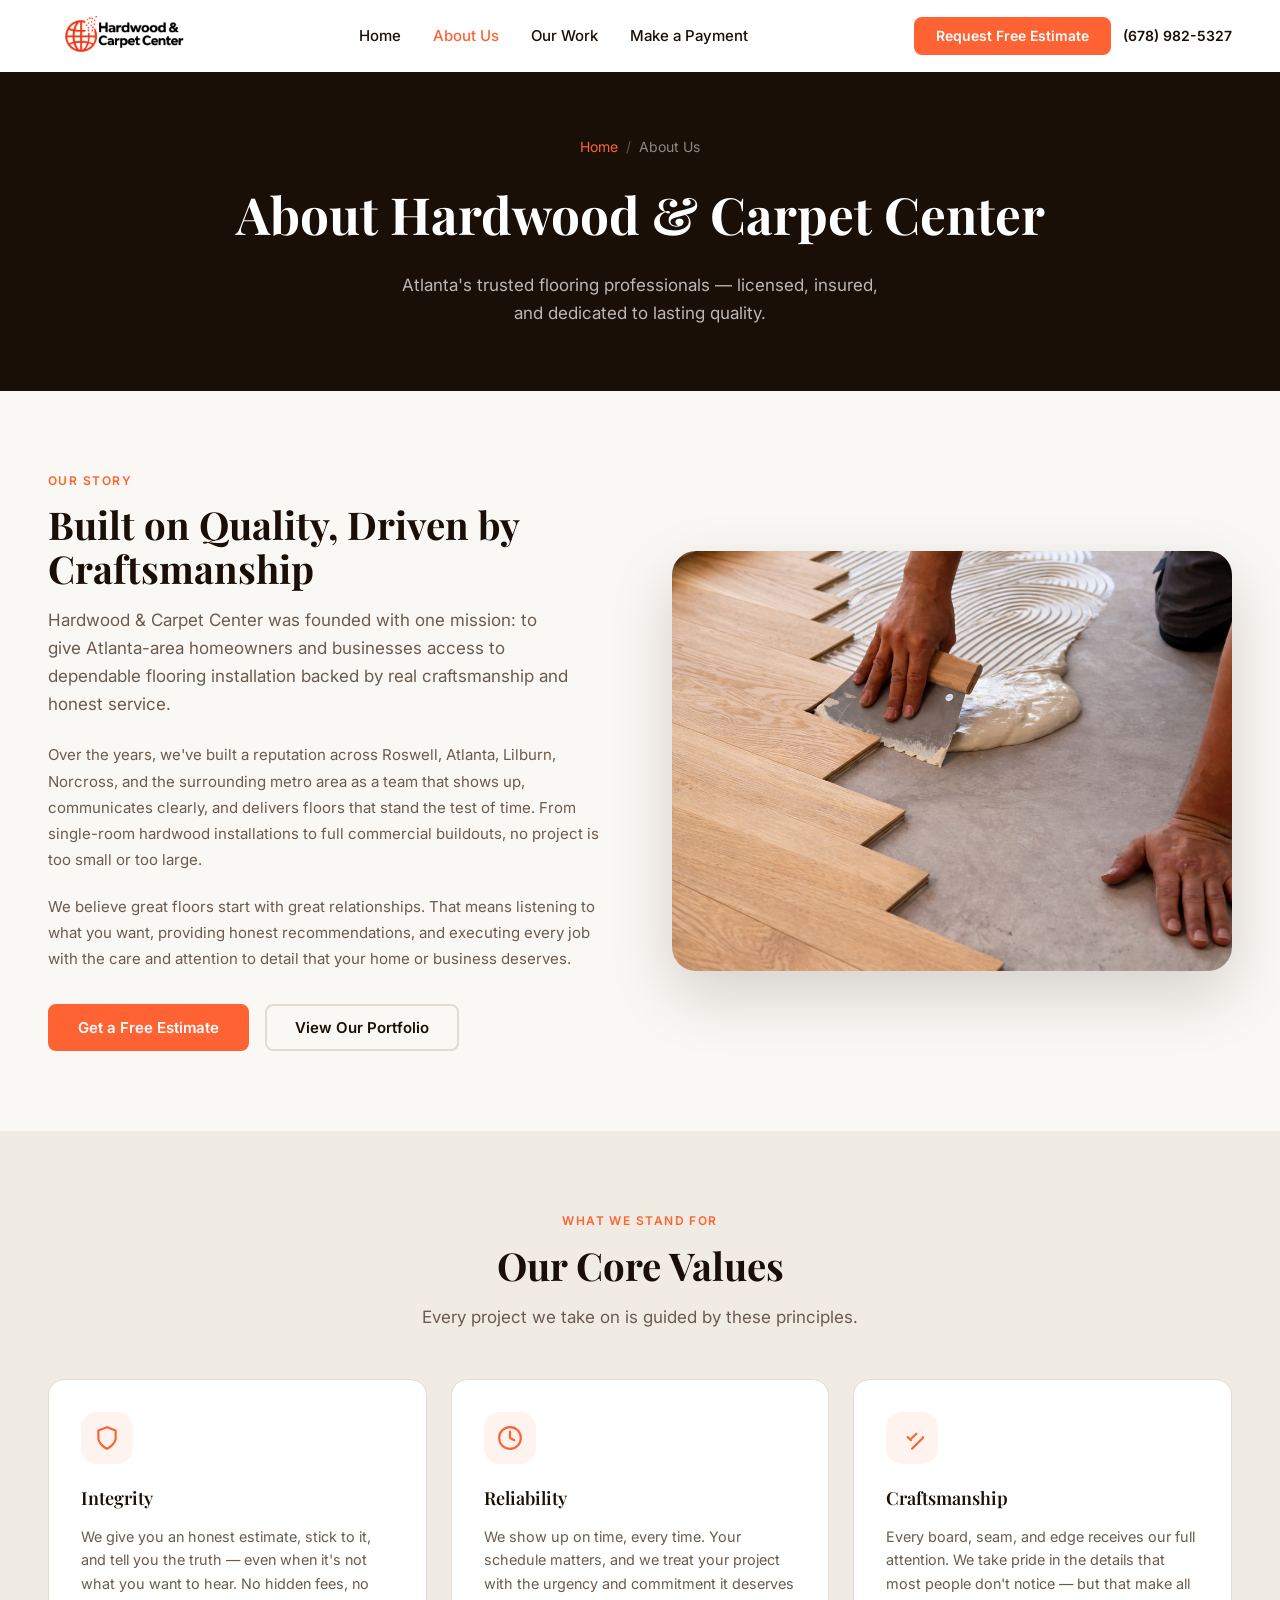
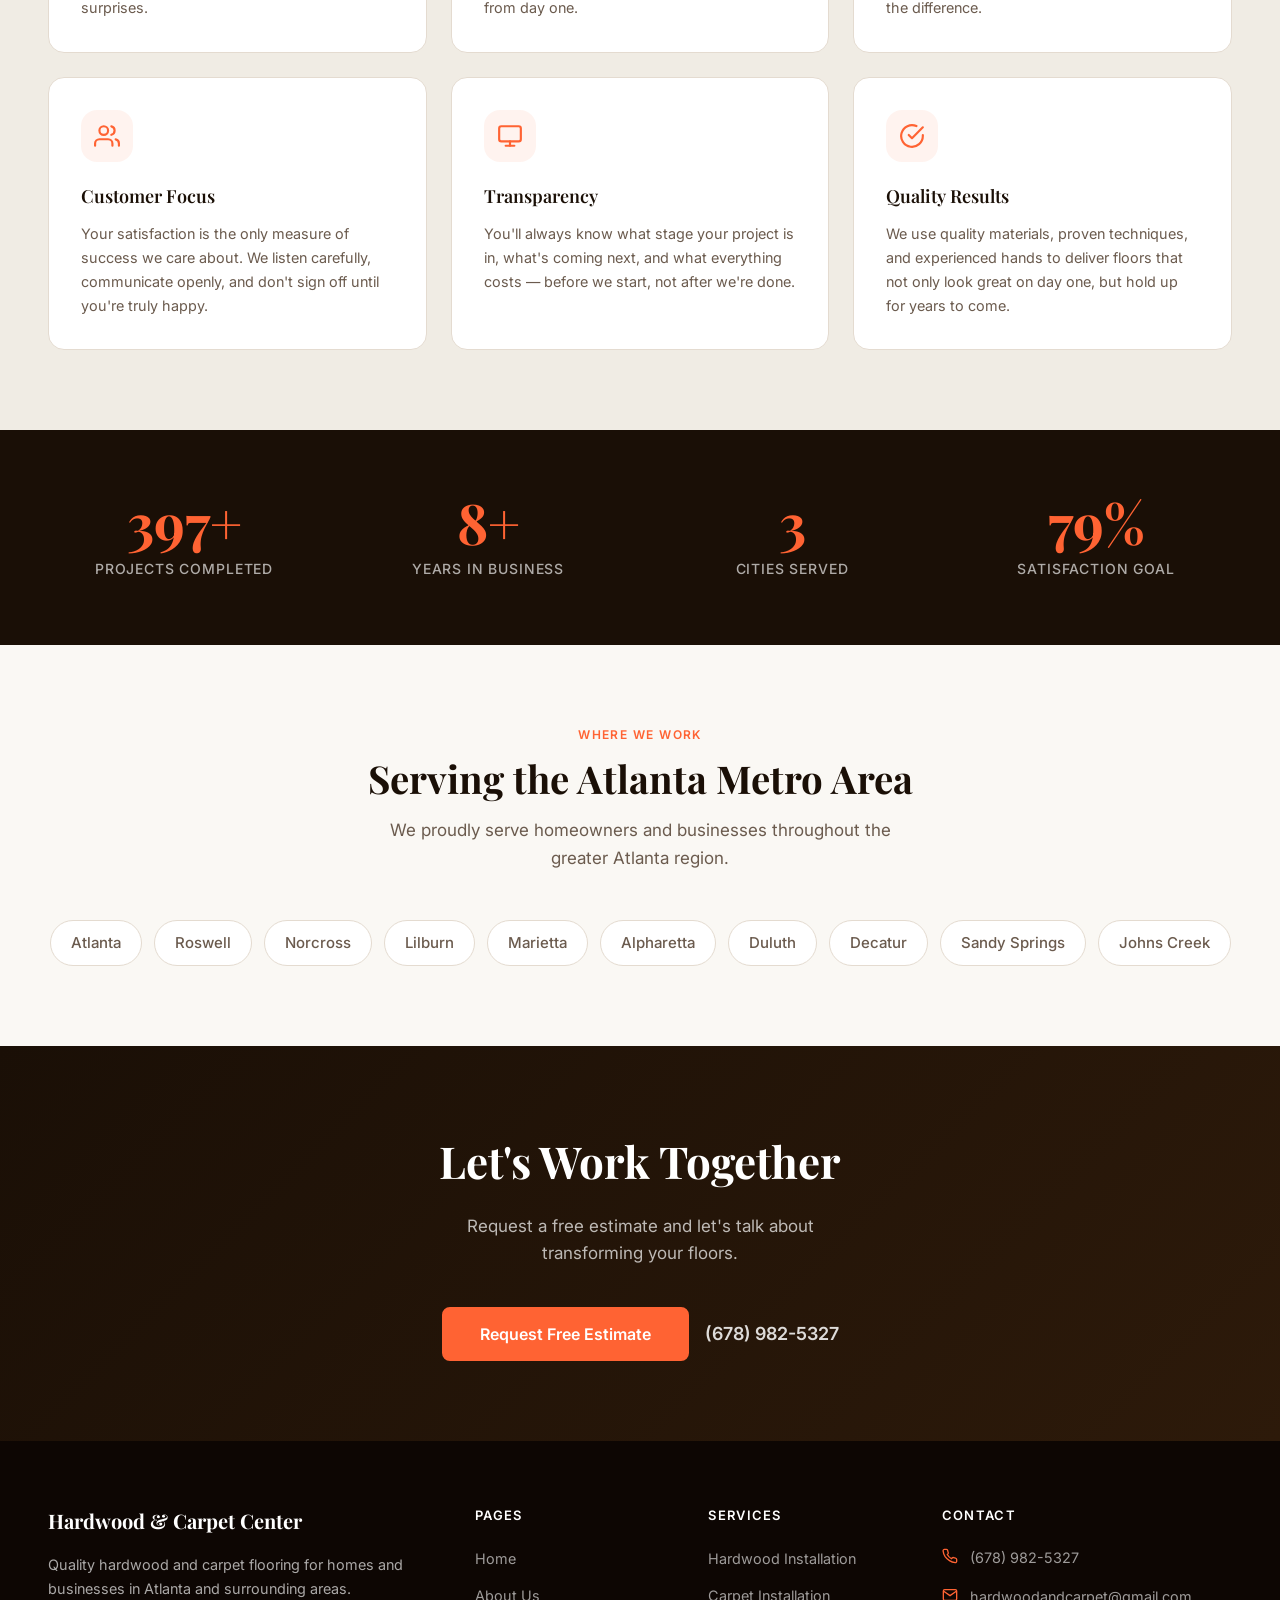
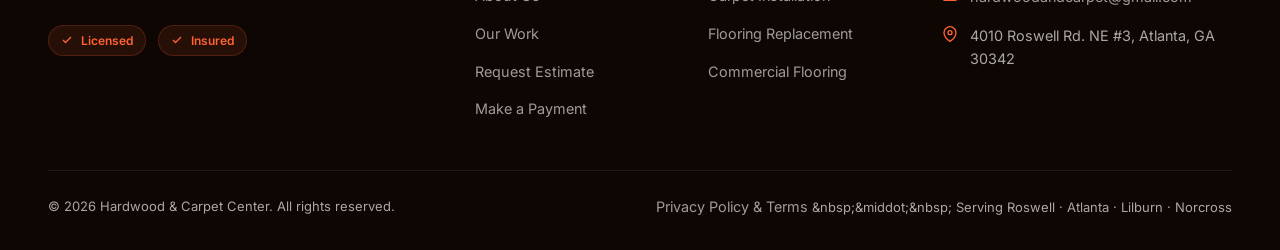
==== commit 4799a98c: "Restore missing About Us page photo Co-Authored-By: Claude Sonnet 4.6 <noreply@anthropic.com>" ====
--- a/about.html
+++ b/about.html
@@ -81,8 +81,8 @@
           </div>
           <div class="about-split__image-wrap reveal reveal-delay-2">
             <img
-              src="images/owner-9.png"
-              alt="Herringbone hardwood installation with precision layout"
+              src="images/about-install.png"
+              alt="Installer spreading adhesive and laying light oak hardwood planks"
               class="about-split__image"
               width="800" height="600"
               loading="lazy"
--- a/css/style.css
+++ b/css/style.css
@@ -1114,21 +1114,31 @@
   color: var(--color-white);
 }
 .gallery-full-grid {
-  display: grid;
-  grid-template-columns: repeat(auto-fill, minmax(300px, 1fr));
+  columns: 1;
   gap: var(--space-4);
+  column-gap: var(--space-4);
+}
+@media (min-width: 640px) {
+  .gallery-full-grid { columns: 2; }
+}
+@media (min-width: 1024px) {
+  .gallery-full-grid { columns: 3; }
 }
 .gallery-full-item {
+  break-inside: avoid;
   border-radius: var(--radius-lg);
   overflow: hidden;
-  aspect-ratio: 4/3;
   position: relative;
   cursor: pointer;
   background: var(--color-bg-alt);
+  margin-bottom: var(--space-4);
+  display: inline-block;
+  width: 100%;
 }
 .gallery-full-item img {
-  width: 100%; height: 100%;
-  object-fit: cover;
+  width: 100%;
+  height: auto;
+  display: block;
   transition: transform 0.4s ease-out;
 }
 .gallery-full-item:hover img { transform: scale(1.06); }
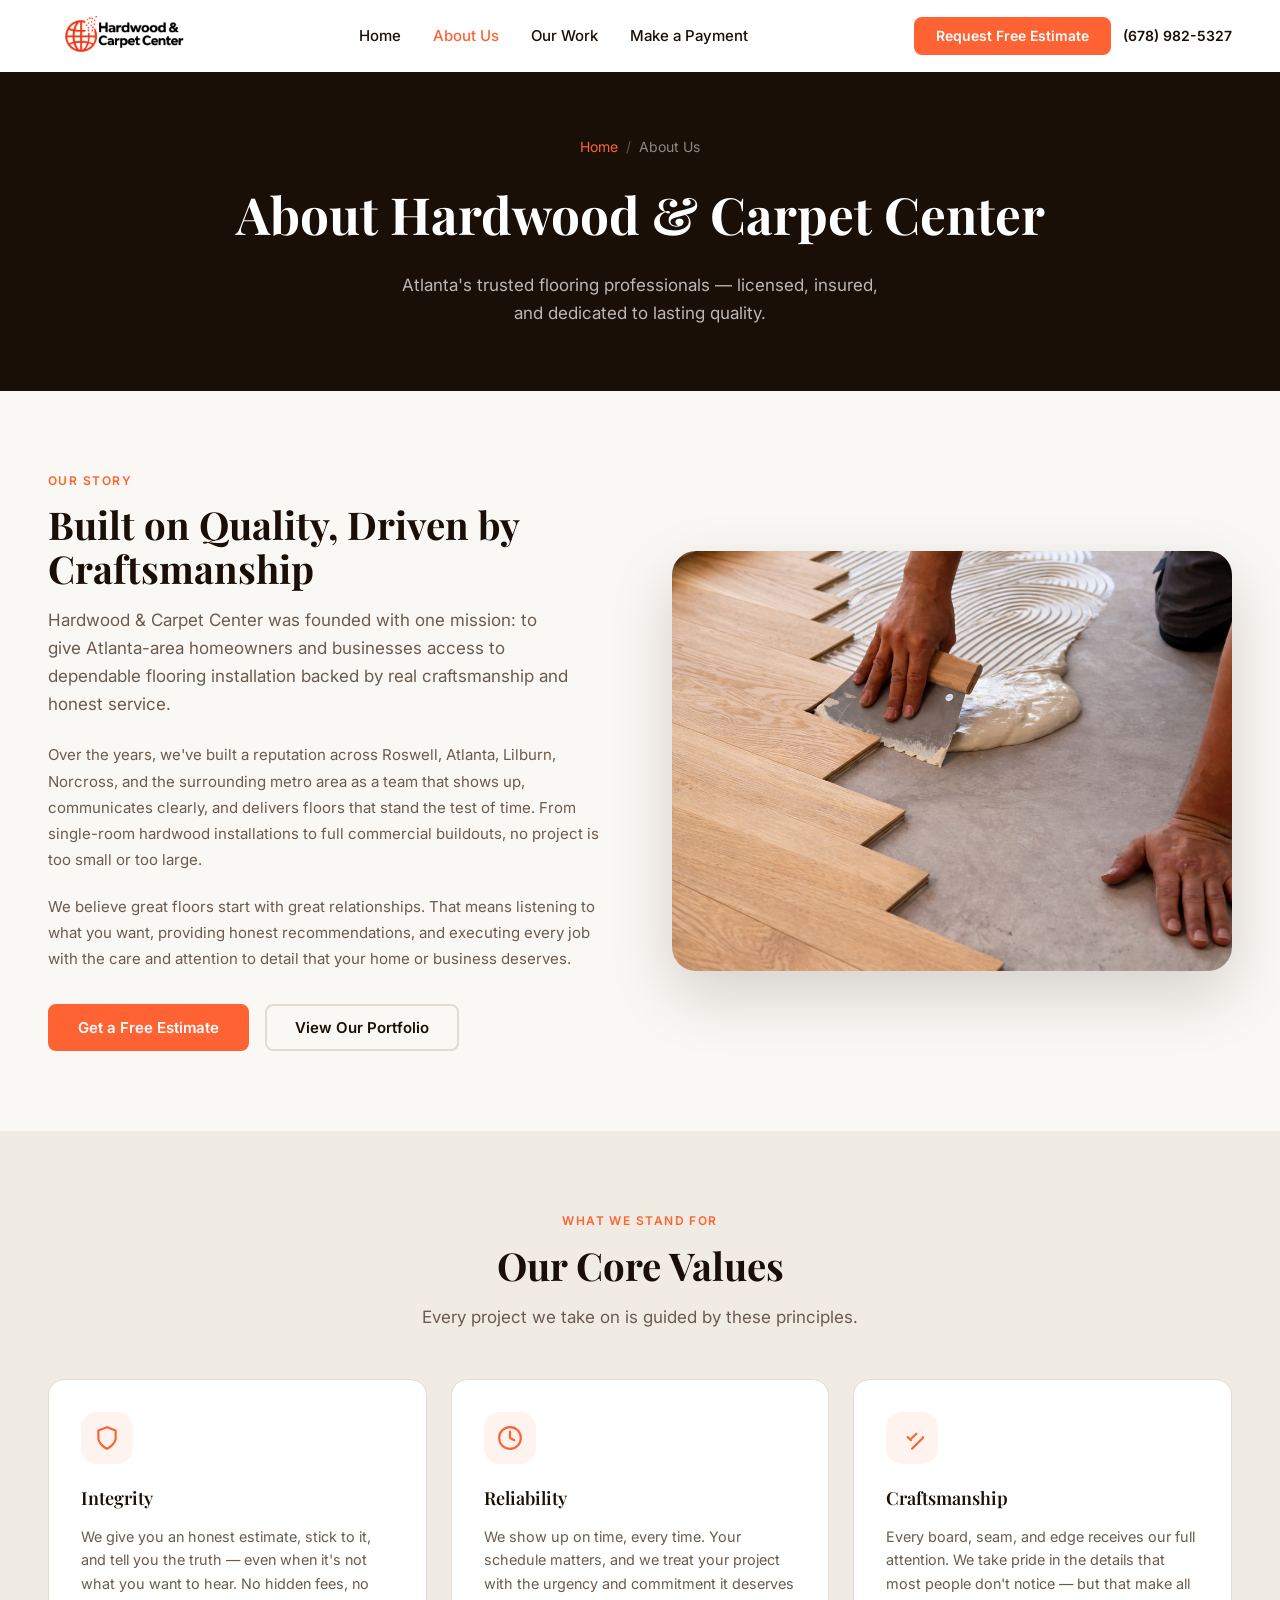
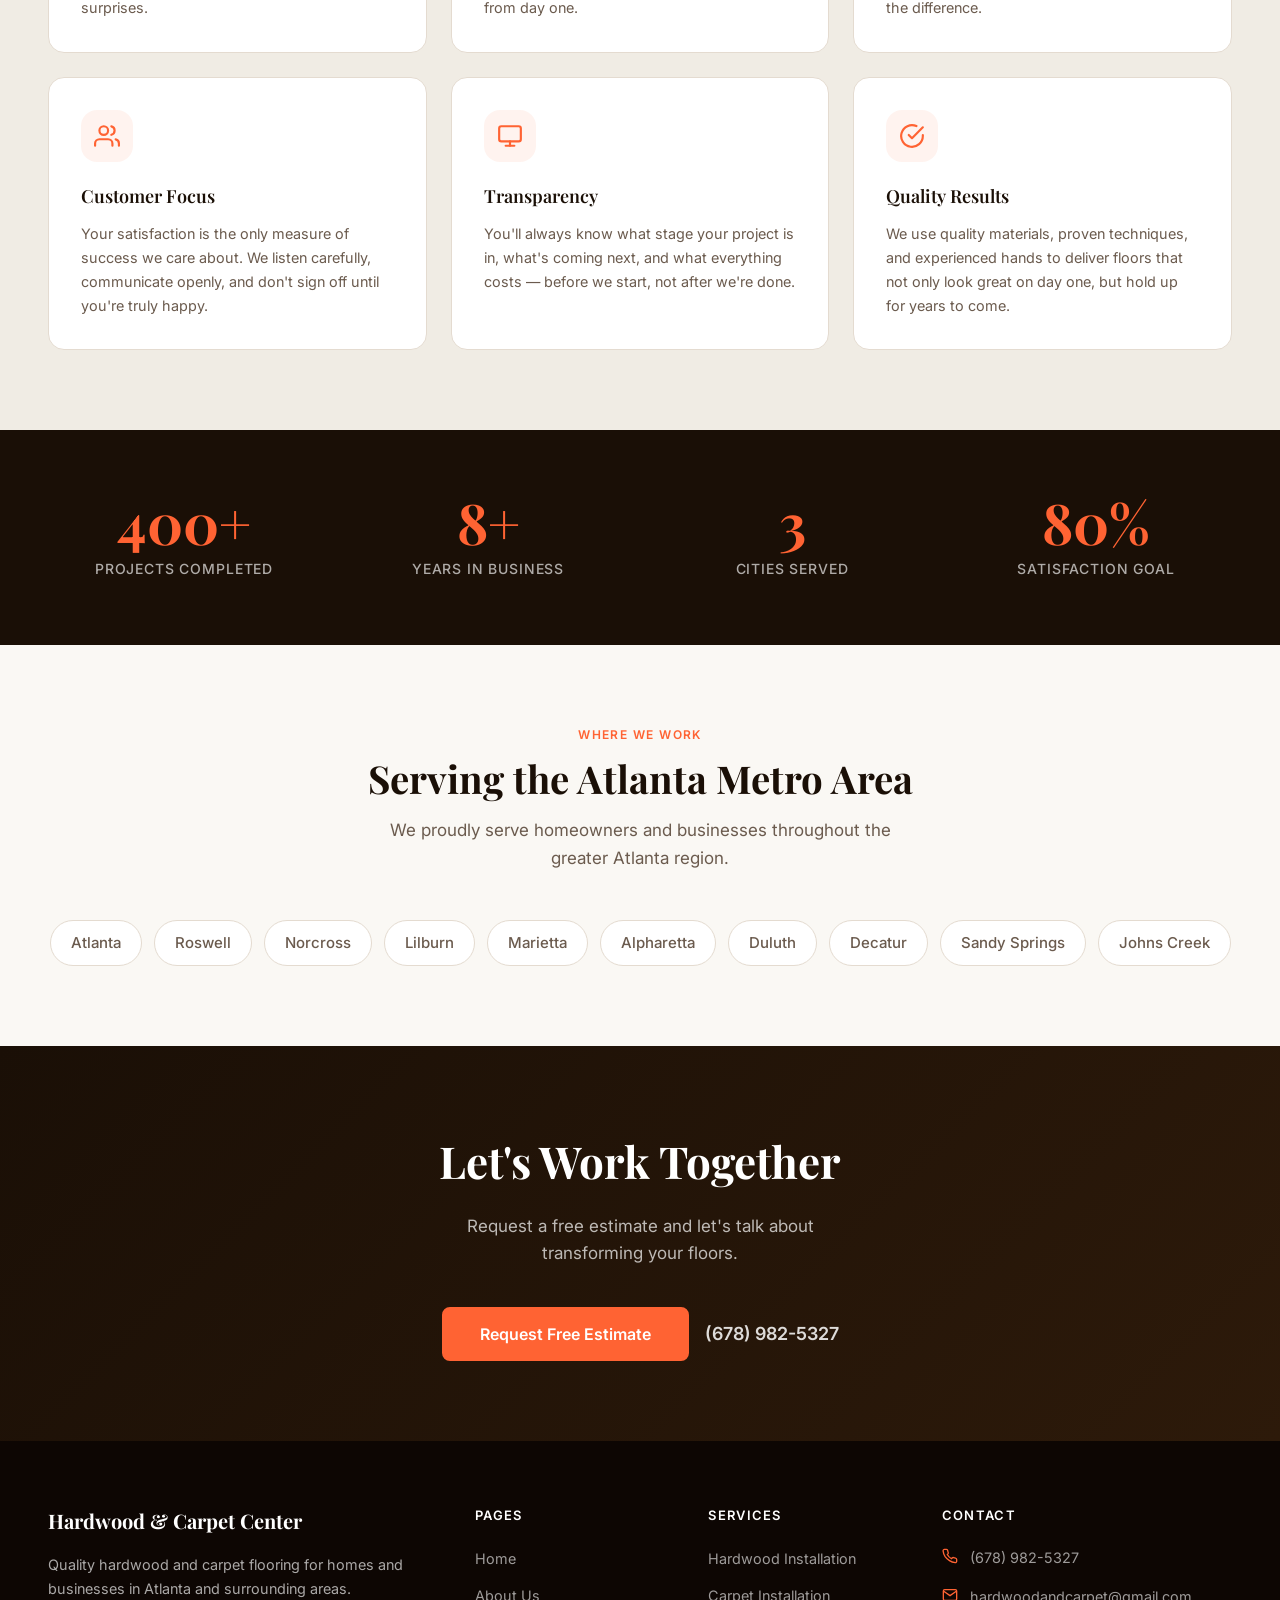
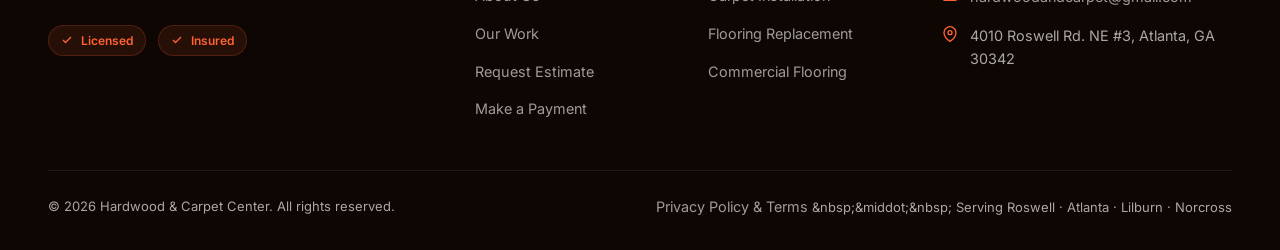
==== commit fa591fb2: "Add full SEO — OG tags, Twitter Cards, LocalBusiness schema, canonical URLs, sitemap, robots.txt - O" ====
--- a/about.html
+++ b/about.html
@@ -4,6 +4,19 @@
   <meta charset="UTF-8" />
   <meta name="viewport" content="width=device-width, initial-scale=1.0" />
   <meta name="description" content="About Hardwood & Carpet Center — Atlanta's trusted flooring experts. Licensed, insured, and committed to quality installations for homes and businesses." />
+  <link rel="canonical" href="https://www.hardwoodandcarpet.com/about.html" />
+  <!-- Open Graph -->
+  <meta property="og:type" content="website" />
+  <meta property="og:site_name" content="Hardwood & Carpet Center" />
+  <meta property="og:title" content="About Us | Hardwood & Carpet Center" />
+  <meta property="og:description" content="Atlanta's trusted flooring experts. Licensed, insured, and committed to quality hardwood and carpet installations." />
+  <meta property="og:url" content="https://www.hardwoodandcarpet.com/about.html" />
+  <meta property="og:image" content="https://www.hardwoodandcarpet.com/images/pic-1.jpg" />
+  <!-- Twitter Card -->
+  <meta name="twitter:card" content="summary_large_image" />
+  <meta name="twitter:title" content="About Us | Hardwood & Carpet Center" />
+  <meta name="twitter:description" content="Atlanta's trusted flooring experts. Licensed, insured, and committed to quality hardwood and carpet installations." />
+  <meta name="twitter:image" content="https://www.hardwoodandcarpet.com/images/pic-1.jpg" />
   <title>About Us | Hardwood & Carpet Center</title>
   <link rel="stylesheet" href="css/style.css" />
   <link rel="preconnect" href="https://fonts.googleapis.com" />
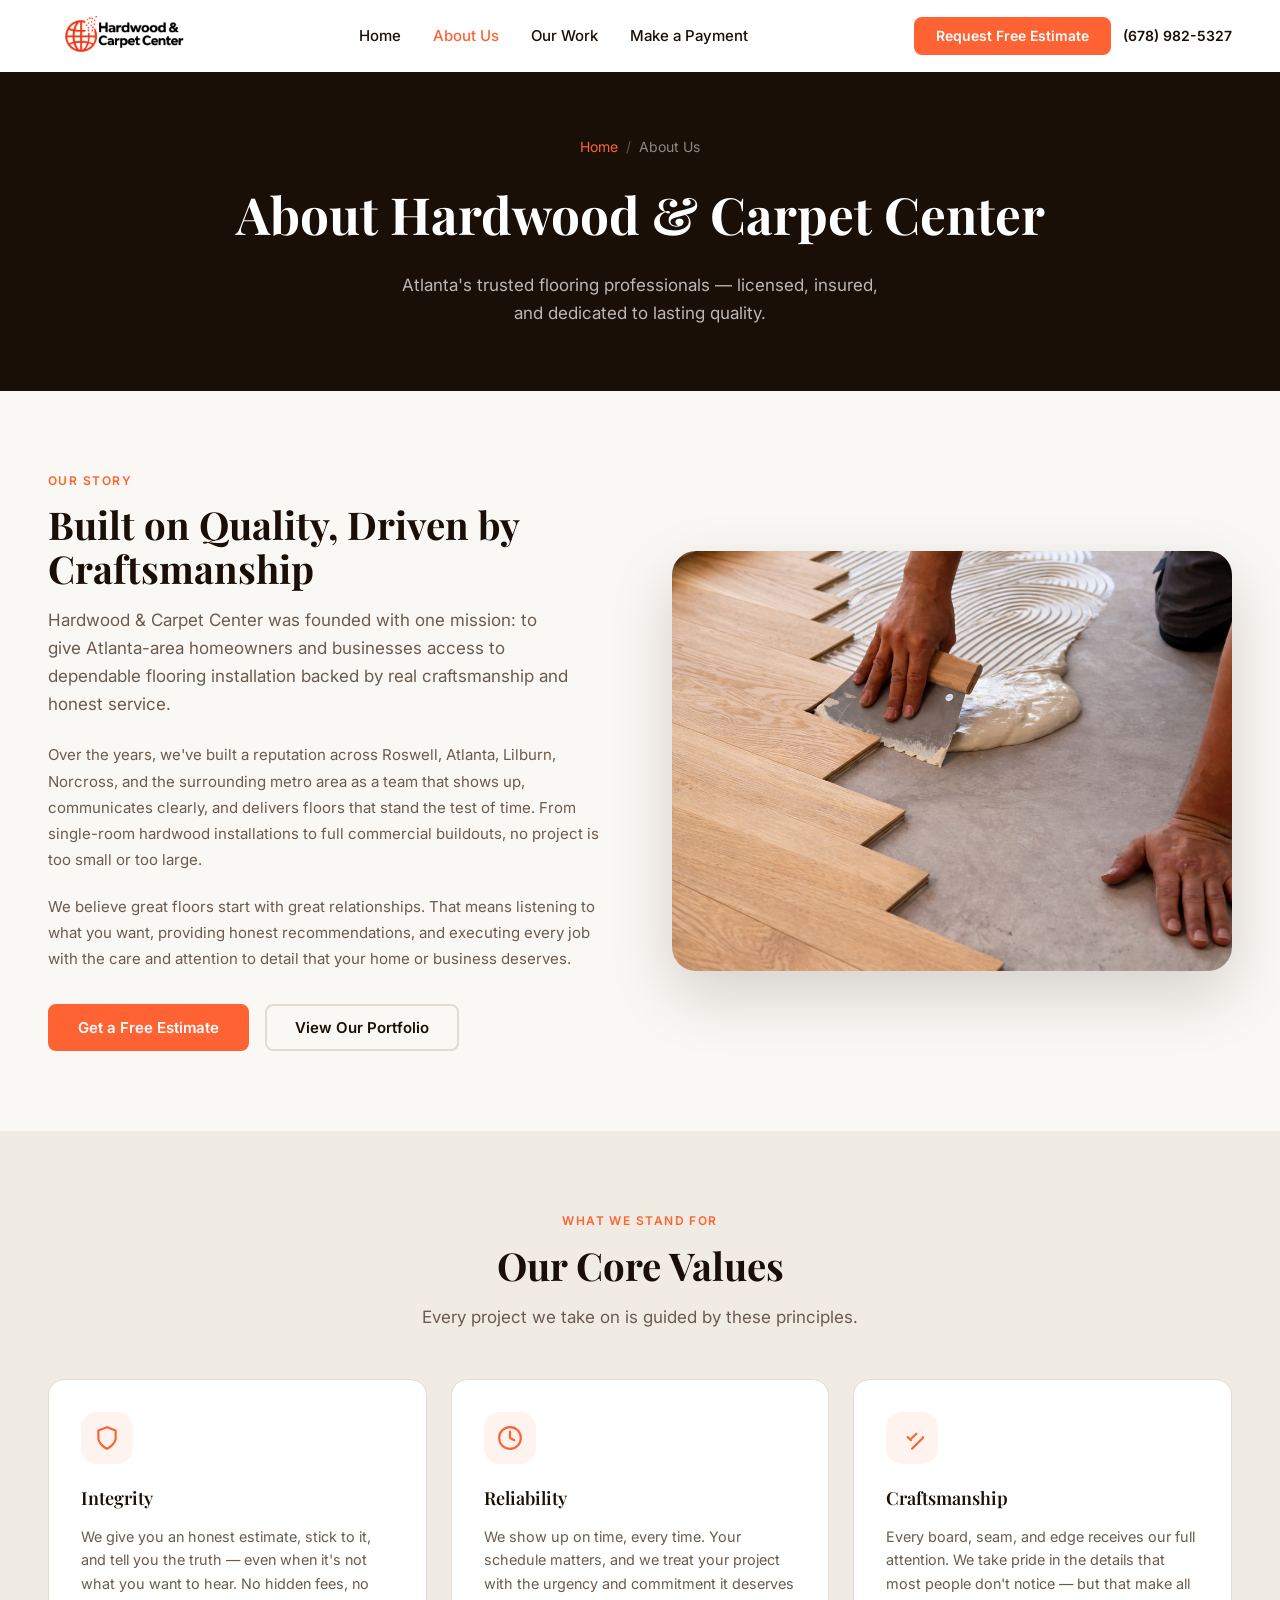
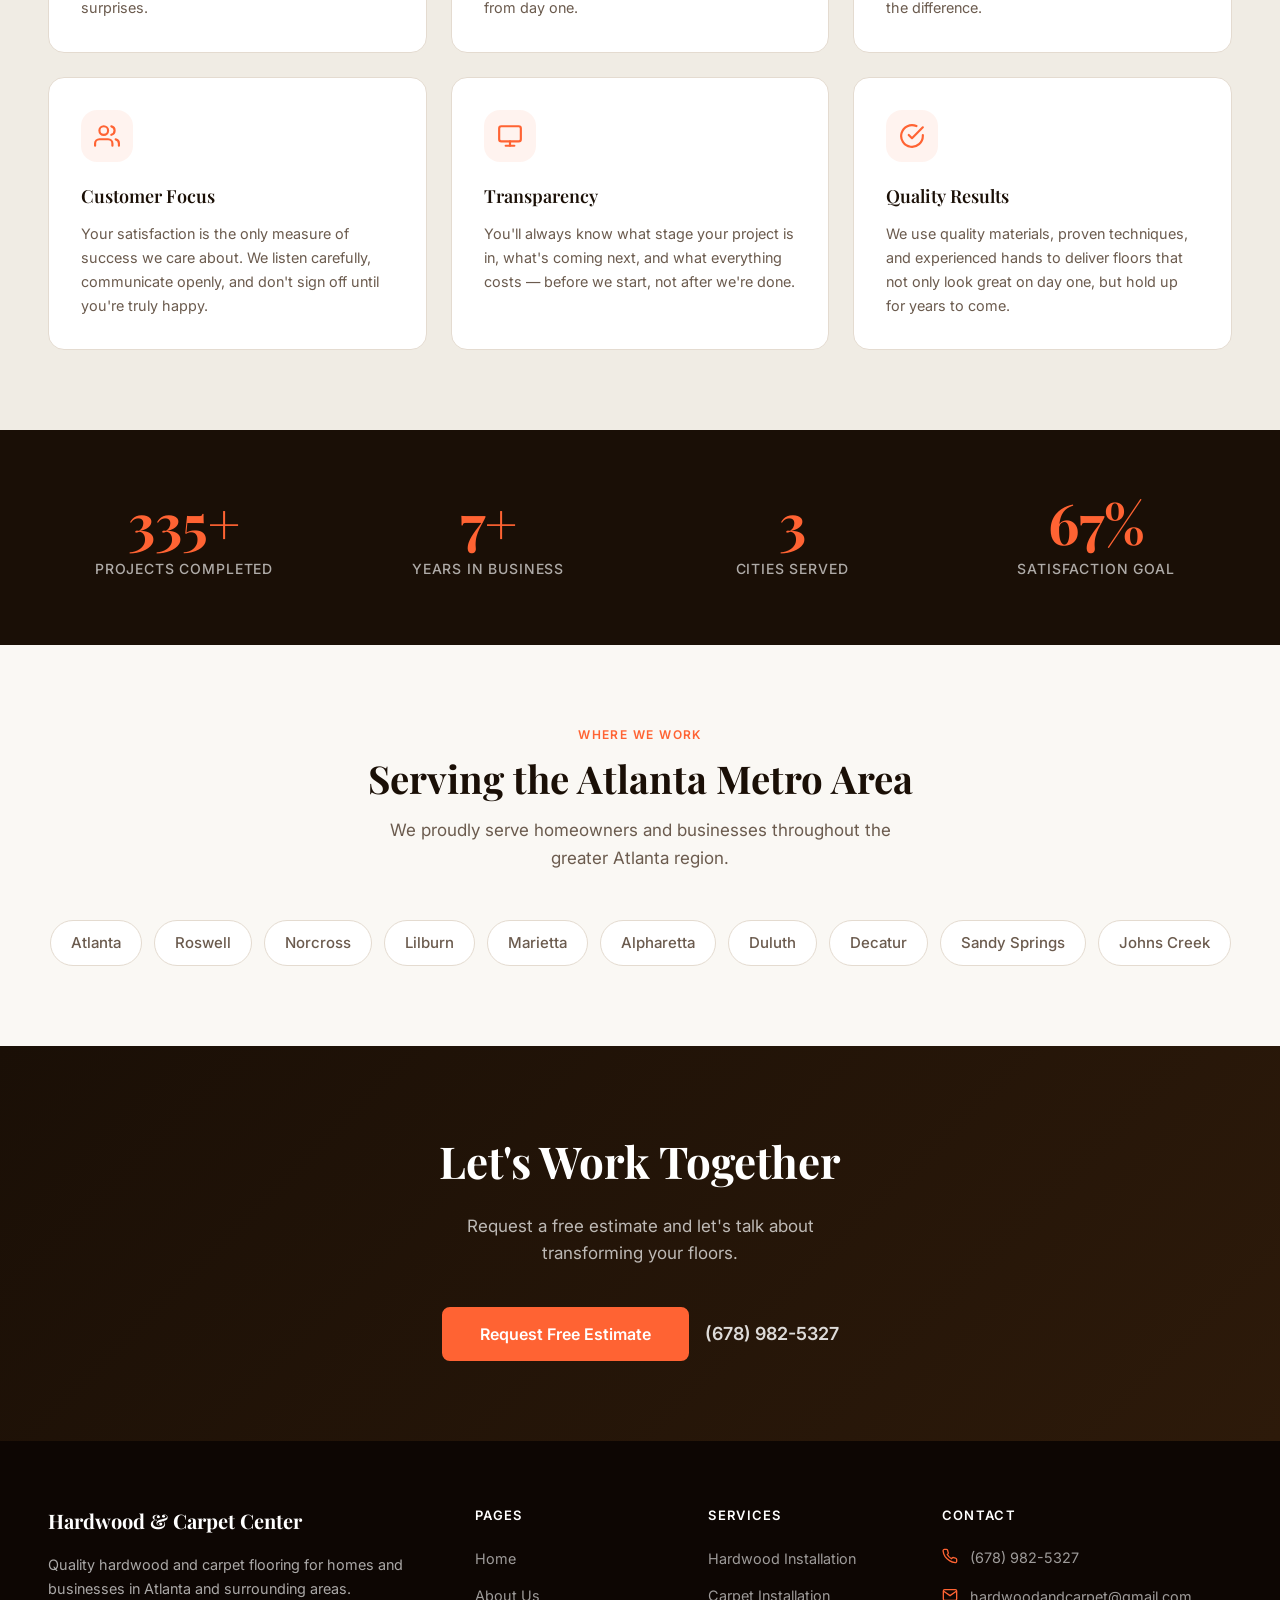
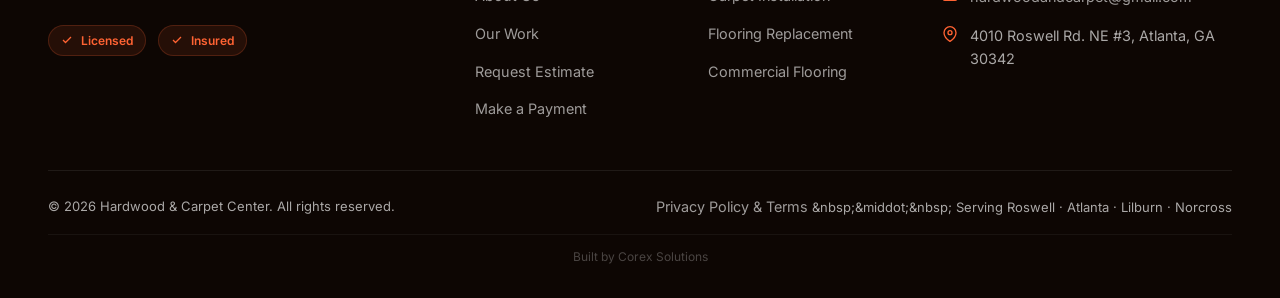
==== commit 222f1e52: "Add Corex Solutions footer attribution to all pages Co-Authored-By: Claude Sonnet 4.6 <noreply@anthr" ====
--- a/about.html
+++ b/about.html
@@ -279,6 +279,7 @@
       <div class="footer__bottom">
         <p>© <span id="year">2025</span> Hardwood &amp; Carpet Center. All rights reserved.</p>
         <p><a href="privacy.html" class="footer__link">Privacy Policy &amp; Terms</a> &amp;nbsp;&amp;middot;&amp;nbsp; Serving Roswell · Atlanta · Lilburn · Norcross</p>
+        <p class="footer__credit"><a href="https://www.corexsolutions.net/" target="_blank" rel="noopener noreferrer" aria-label="Built by Corex Solutions">Built by Corex Solutions</a></p>
       </div>
     </div>
   </footer>
--- a/css/style.css
+++ b/css/style.css
@@ -863,6 +863,20 @@
   gap: var(--space-3);
   flex-wrap: wrap;
 }
+.footer__credit {
+  width: 100%;
+  text-align: center;
+  font-size: 0.75rem;
+  color: rgba(255,255,255,0.25);
+  padding-top: var(--space-3);
+  border-top: 1px solid rgba(255,255,255,0.05);
+}
+.footer__credit a {
+  color: rgba(255,255,255,0.25);
+  text-decoration: none;
+  transition: color 0.2s;
+}
+.footer__credit a:hover { color: rgba(255,255,255,0.55); }
 .footer__badge {
   display: flex;
   align-items: center;
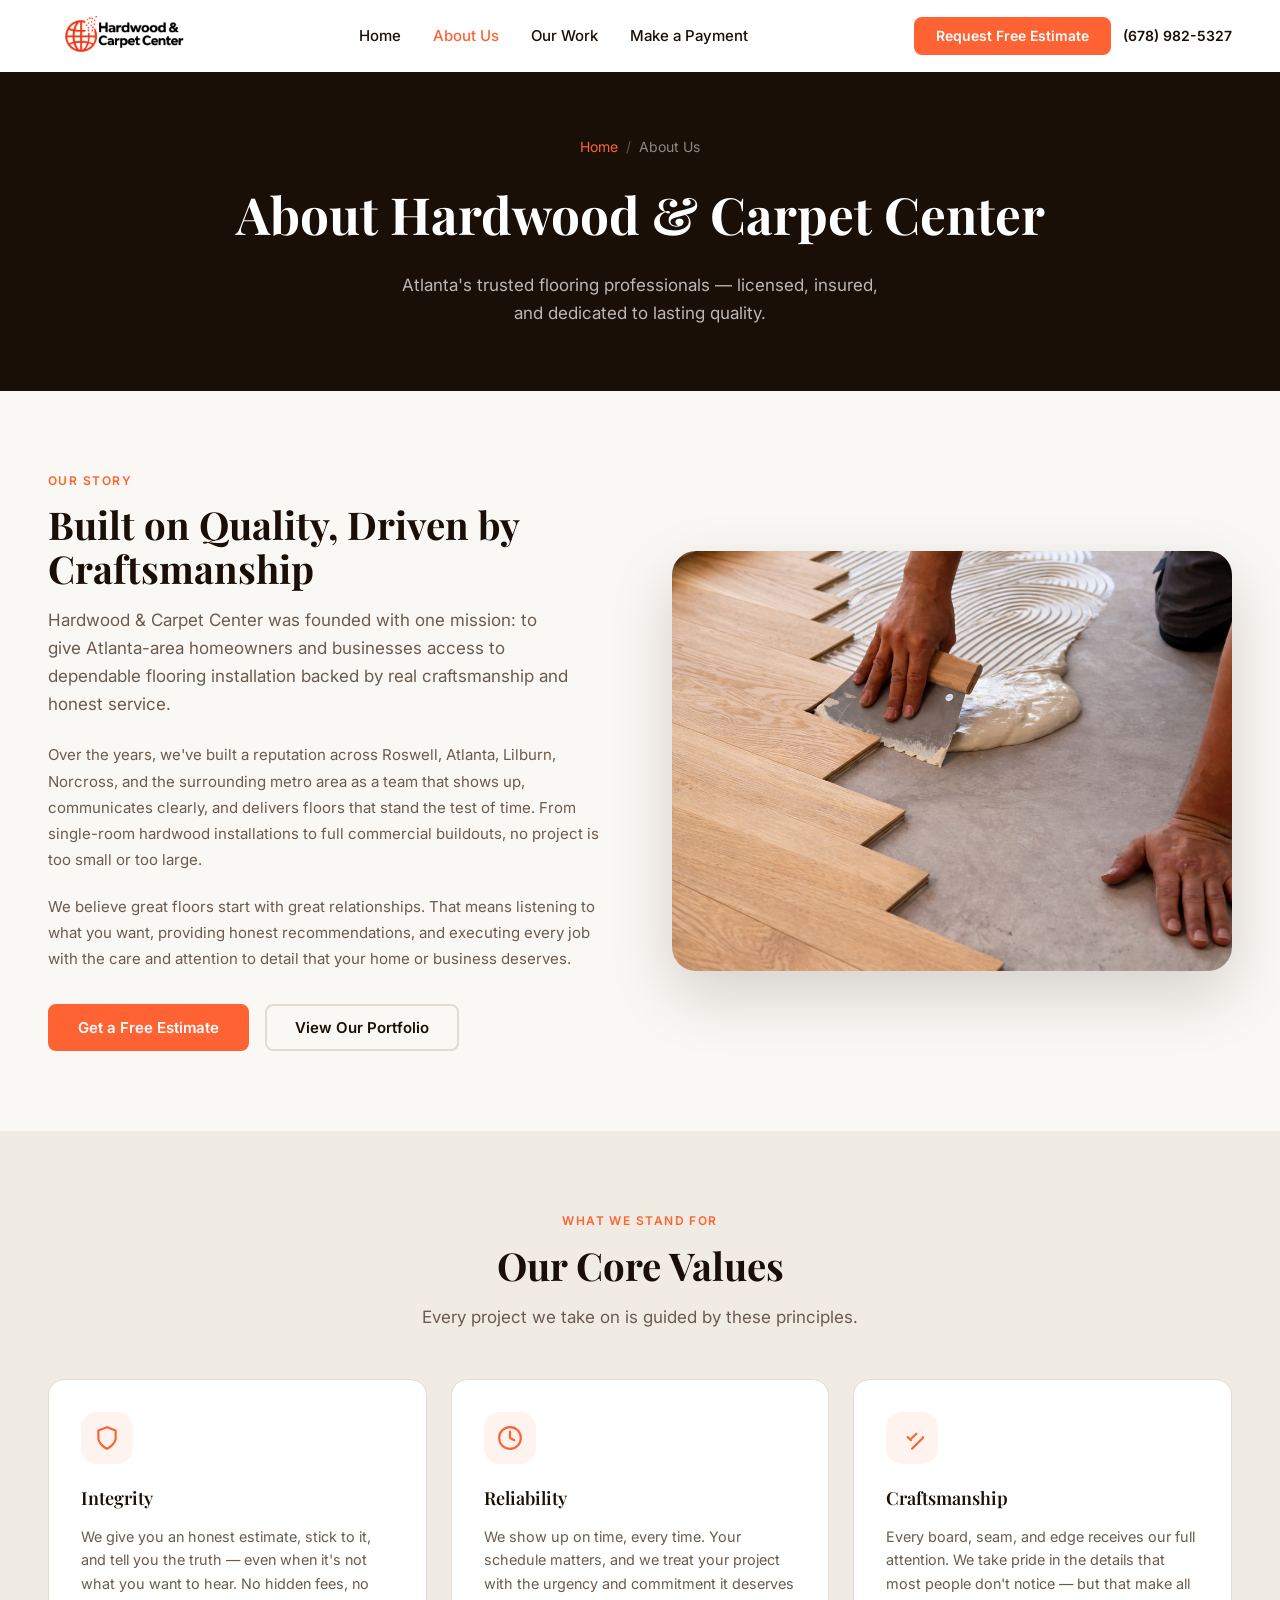
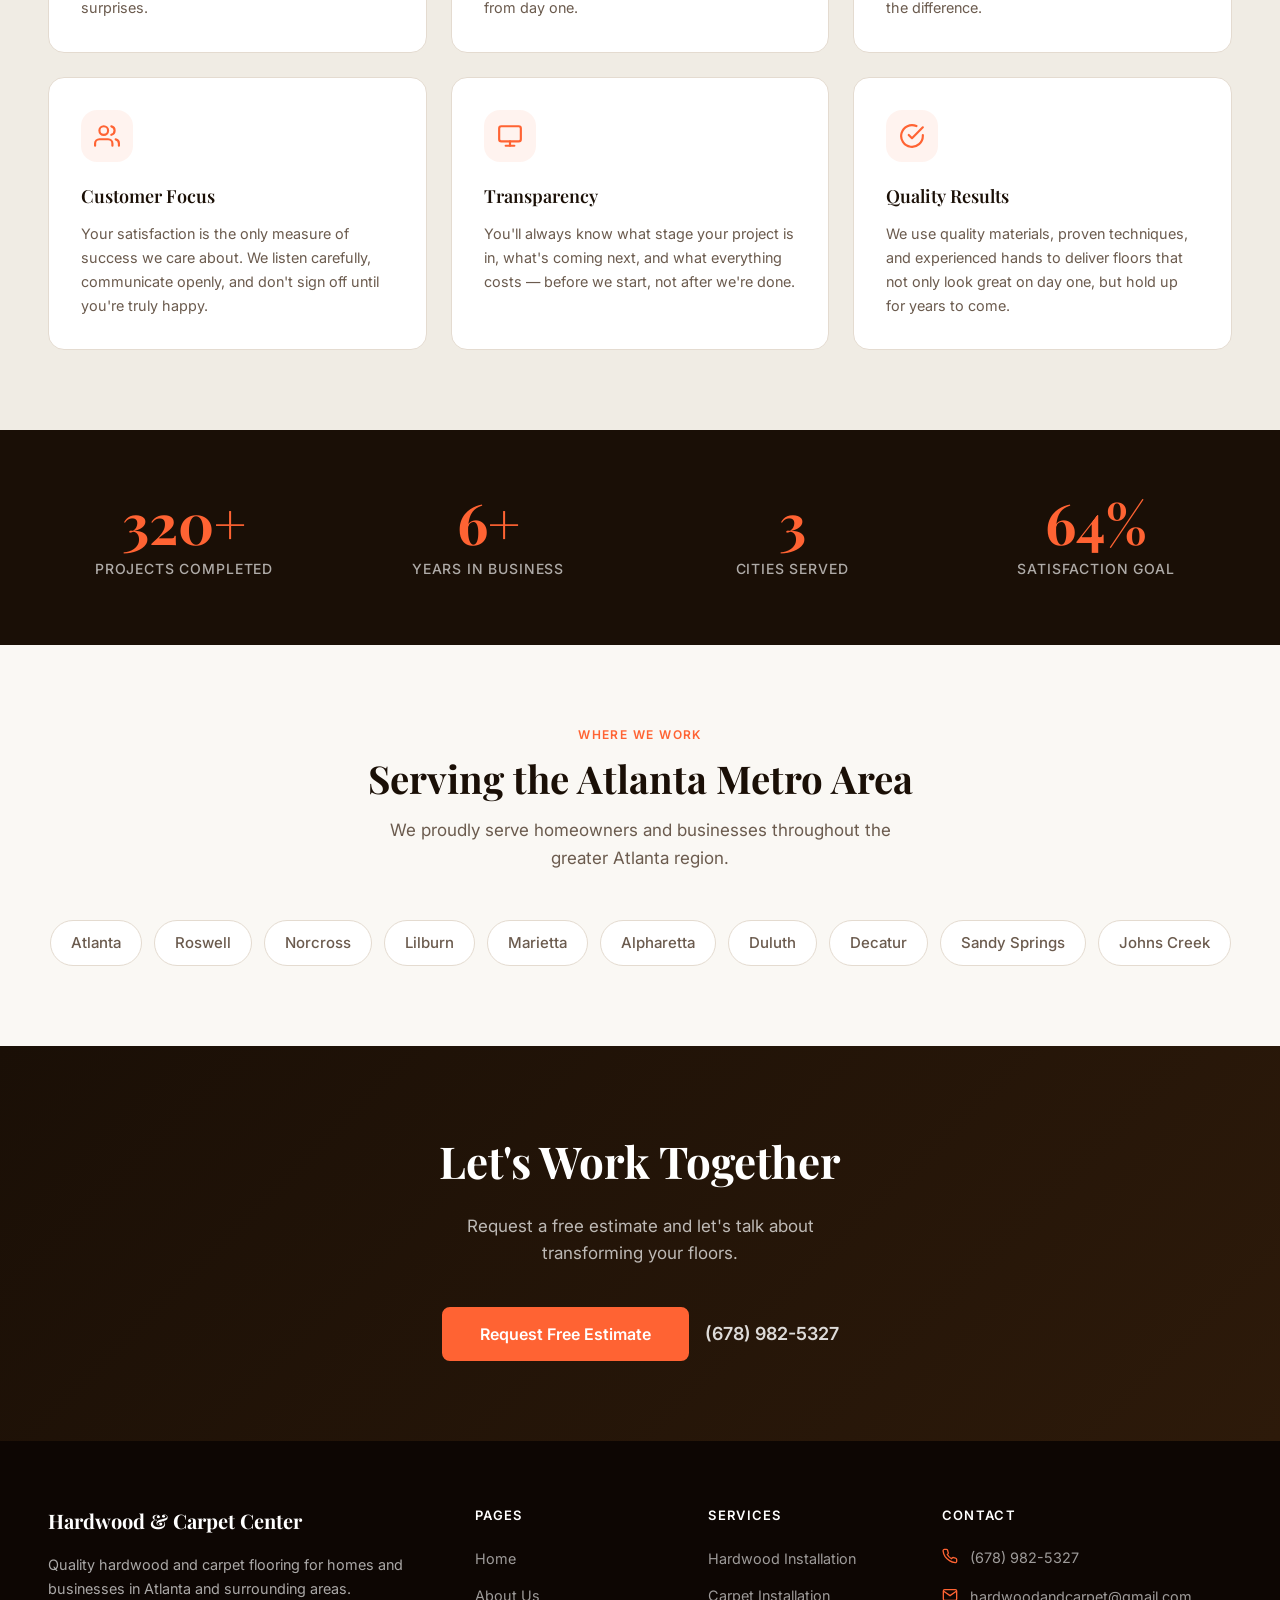
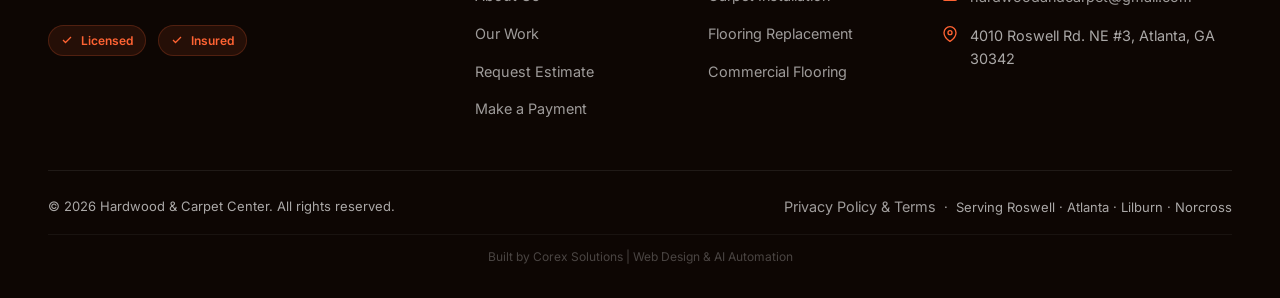
==== commit 038cdede: "Fix wrong email in JSON-LD schema and double-escaped footer separator on 3 pages Co-Authored-By: Cla" ====
--- a/about.html
+++ b/about.html
@@ -278,8 +278,8 @@
       </div>
       <div class="footer__bottom">
         <p>© <span id="year">2025</span> Hardwood &amp; Carpet Center. All rights reserved.</p>
-        <p><a href="privacy.html" class="footer__link">Privacy Policy &amp; Terms</a> &amp;nbsp;&amp;middot;&amp;nbsp; Serving Roswell · Atlanta · Lilburn · Norcross</p>
-        <p class="footer__credit"><a href="https://www.corexsolutions.net/" target="_blank" rel="noopener noreferrer" aria-label="Built by Corex Solutions">Built by Corex Solutions</a></p>
+        <p><a href="privacy.html" class="footer__link">Privacy Policy &amp; Terms</a> &nbsp;·&nbsp; Serving Roswell · Atlanta · Lilburn · Norcross</p>
+        <p class="footer__credit"><a href="https://www.corexsolutions.net/" target="_blank" rel="noopener noreferrer" aria-label="Built by Corex Solutions">Built by Corex Solutions | Web Design &amp; AI Automation</a></p>
       </div>
     </div>
   </footer>
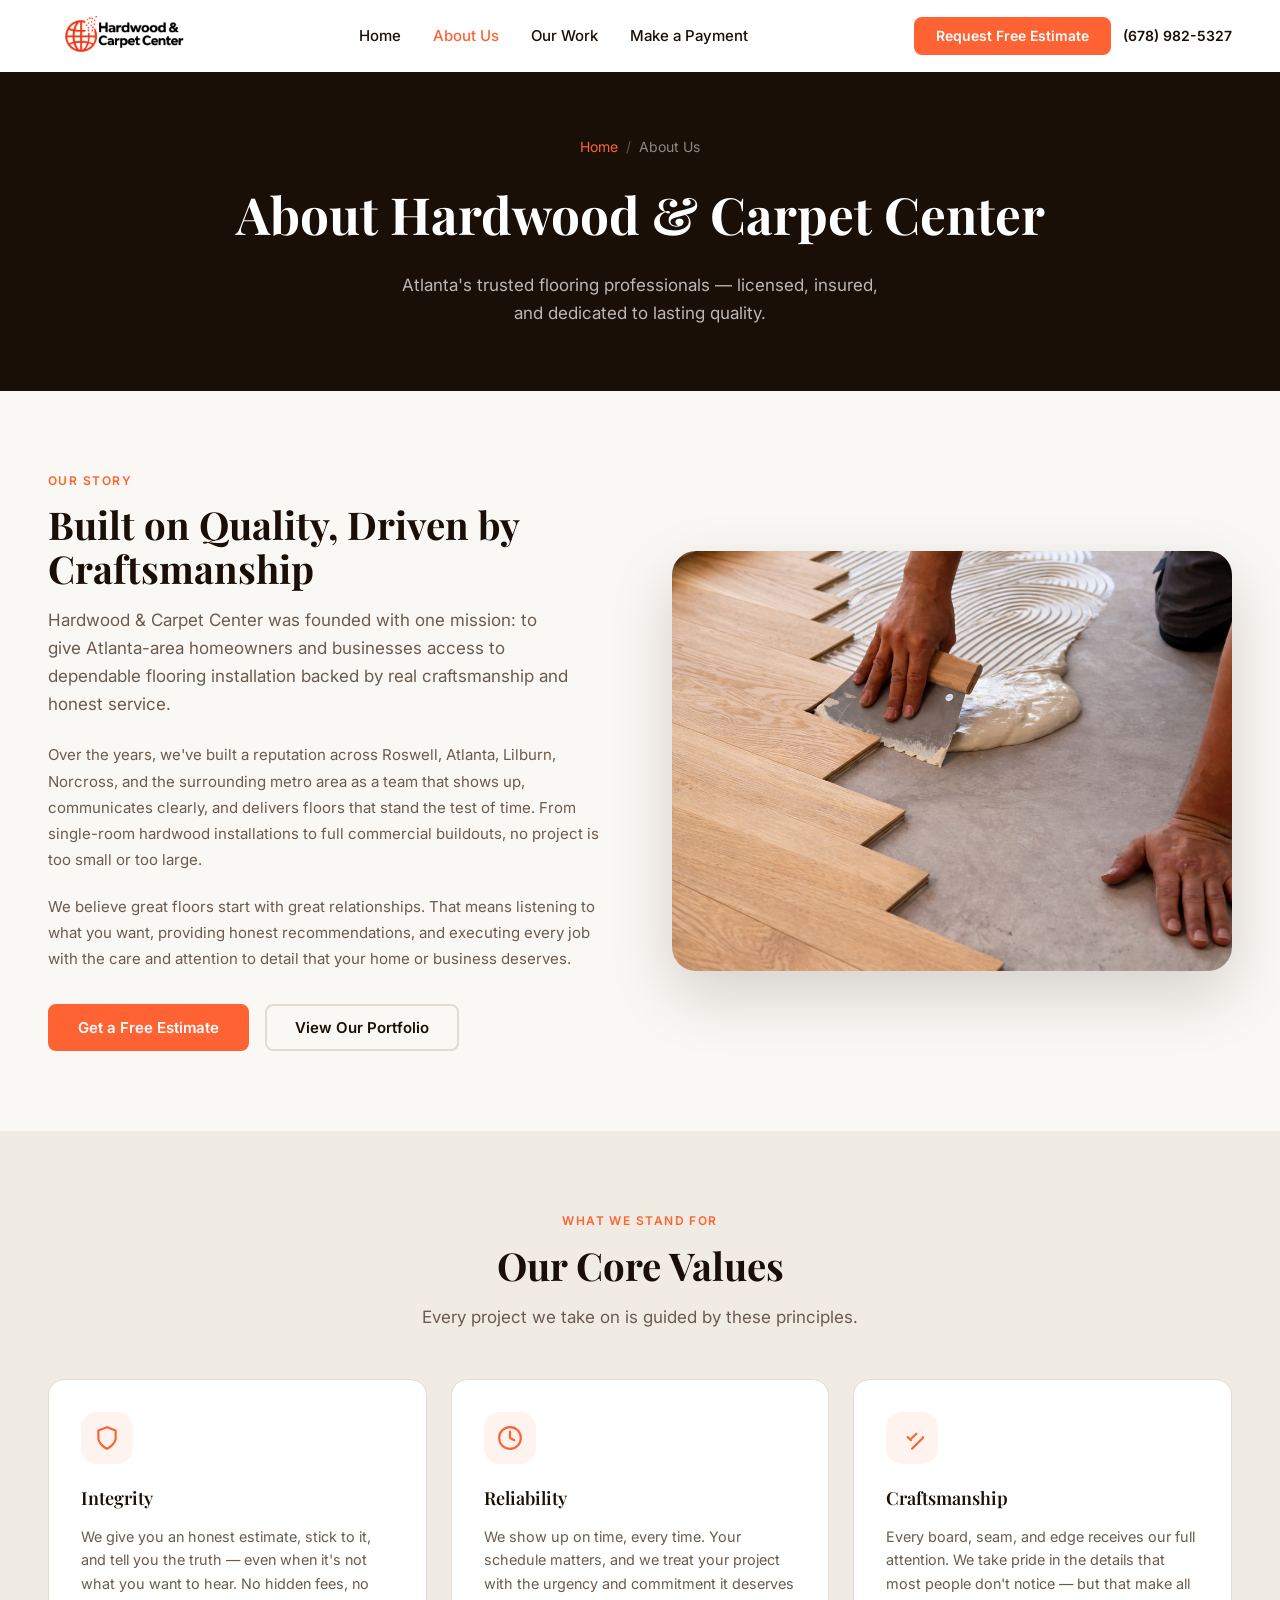
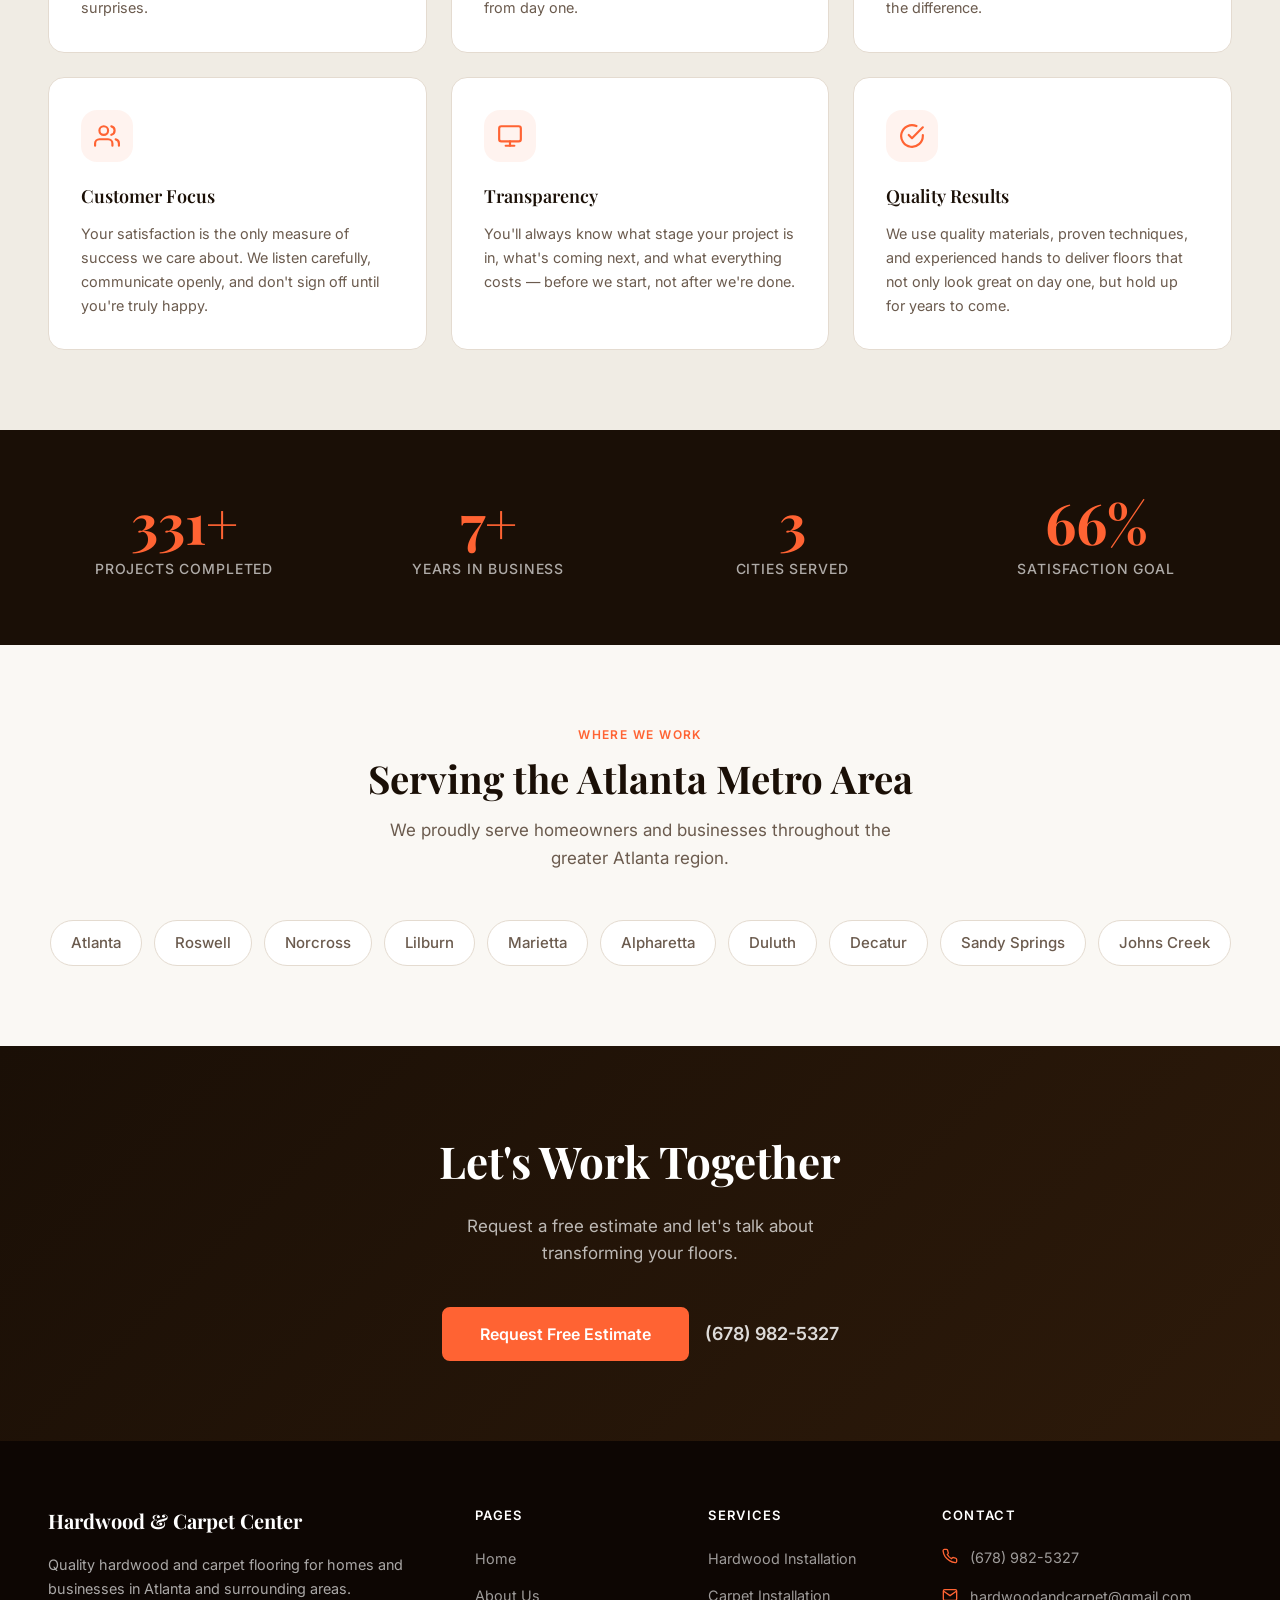
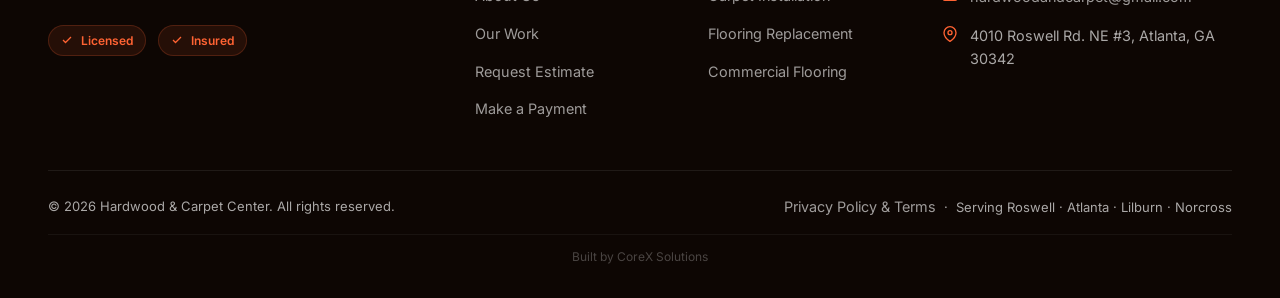
==== commit 4f2b8d9e: "Simplify footer attribution to Built by CoreX Solutions Removed '| Web Design & AI Automation' suffi" ====
--- a/about.html
+++ b/about.html
@@ -279,7 +279,7 @@
       <div class="footer__bottom">
         <p>© <span id="year">2025</span> Hardwood &amp; Carpet Center. All rights reserved.</p>
         <p><a href="privacy.html" class="footer__link">Privacy Policy &amp; Terms</a> &nbsp;·&nbsp; Serving Roswell · Atlanta · Lilburn · Norcross</p>
-        <p class="footer__credit"><a href="https://www.corexsolutions.net/" target="_blank" rel="noopener noreferrer" aria-label="Built by Corex Solutions">Built by Corex Solutions | Web Design &amp; AI Automation</a></p>
+        <p class="footer__credit"><a href="https://www.corexsolutions.net/" target="_blank" rel="noopener noreferrer" aria-label="Built by CoreX Solutions">Built by CoreX Solutions</a></p>
       </div>
     </div>
   </footer>
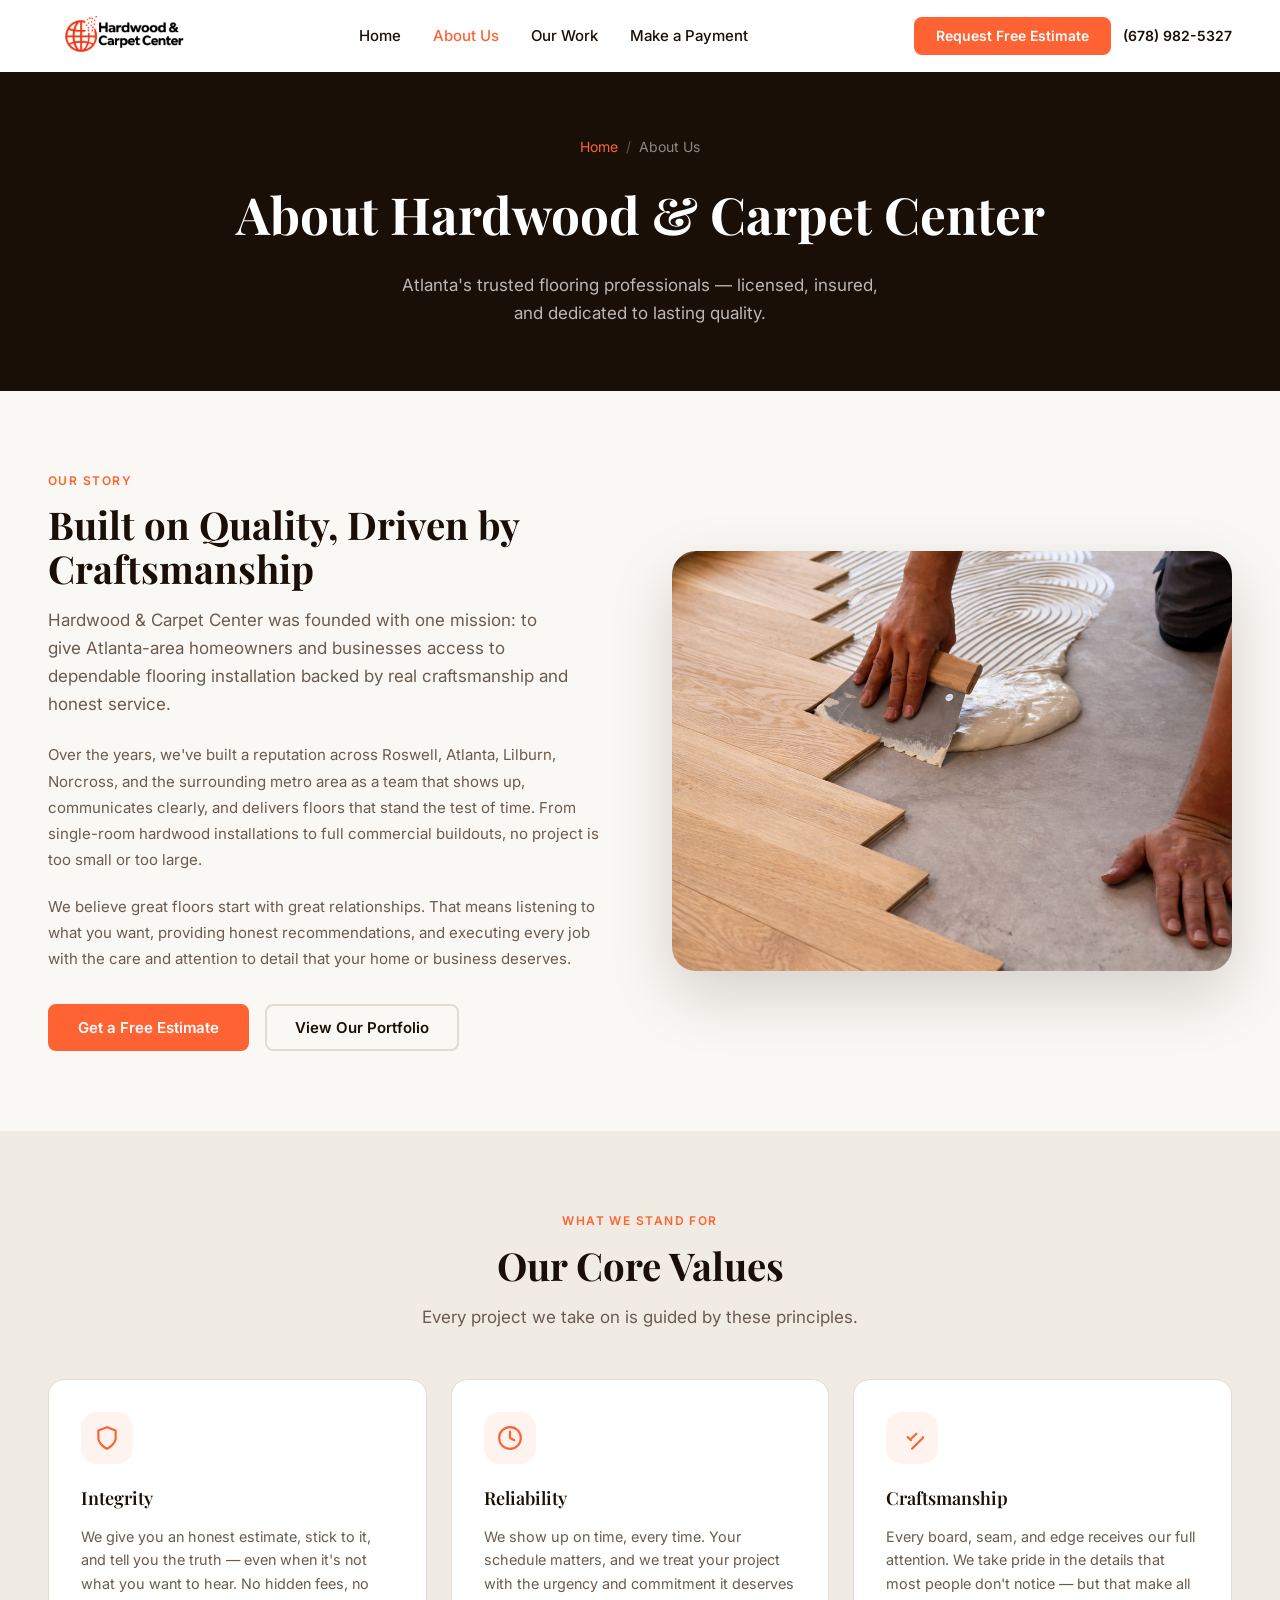
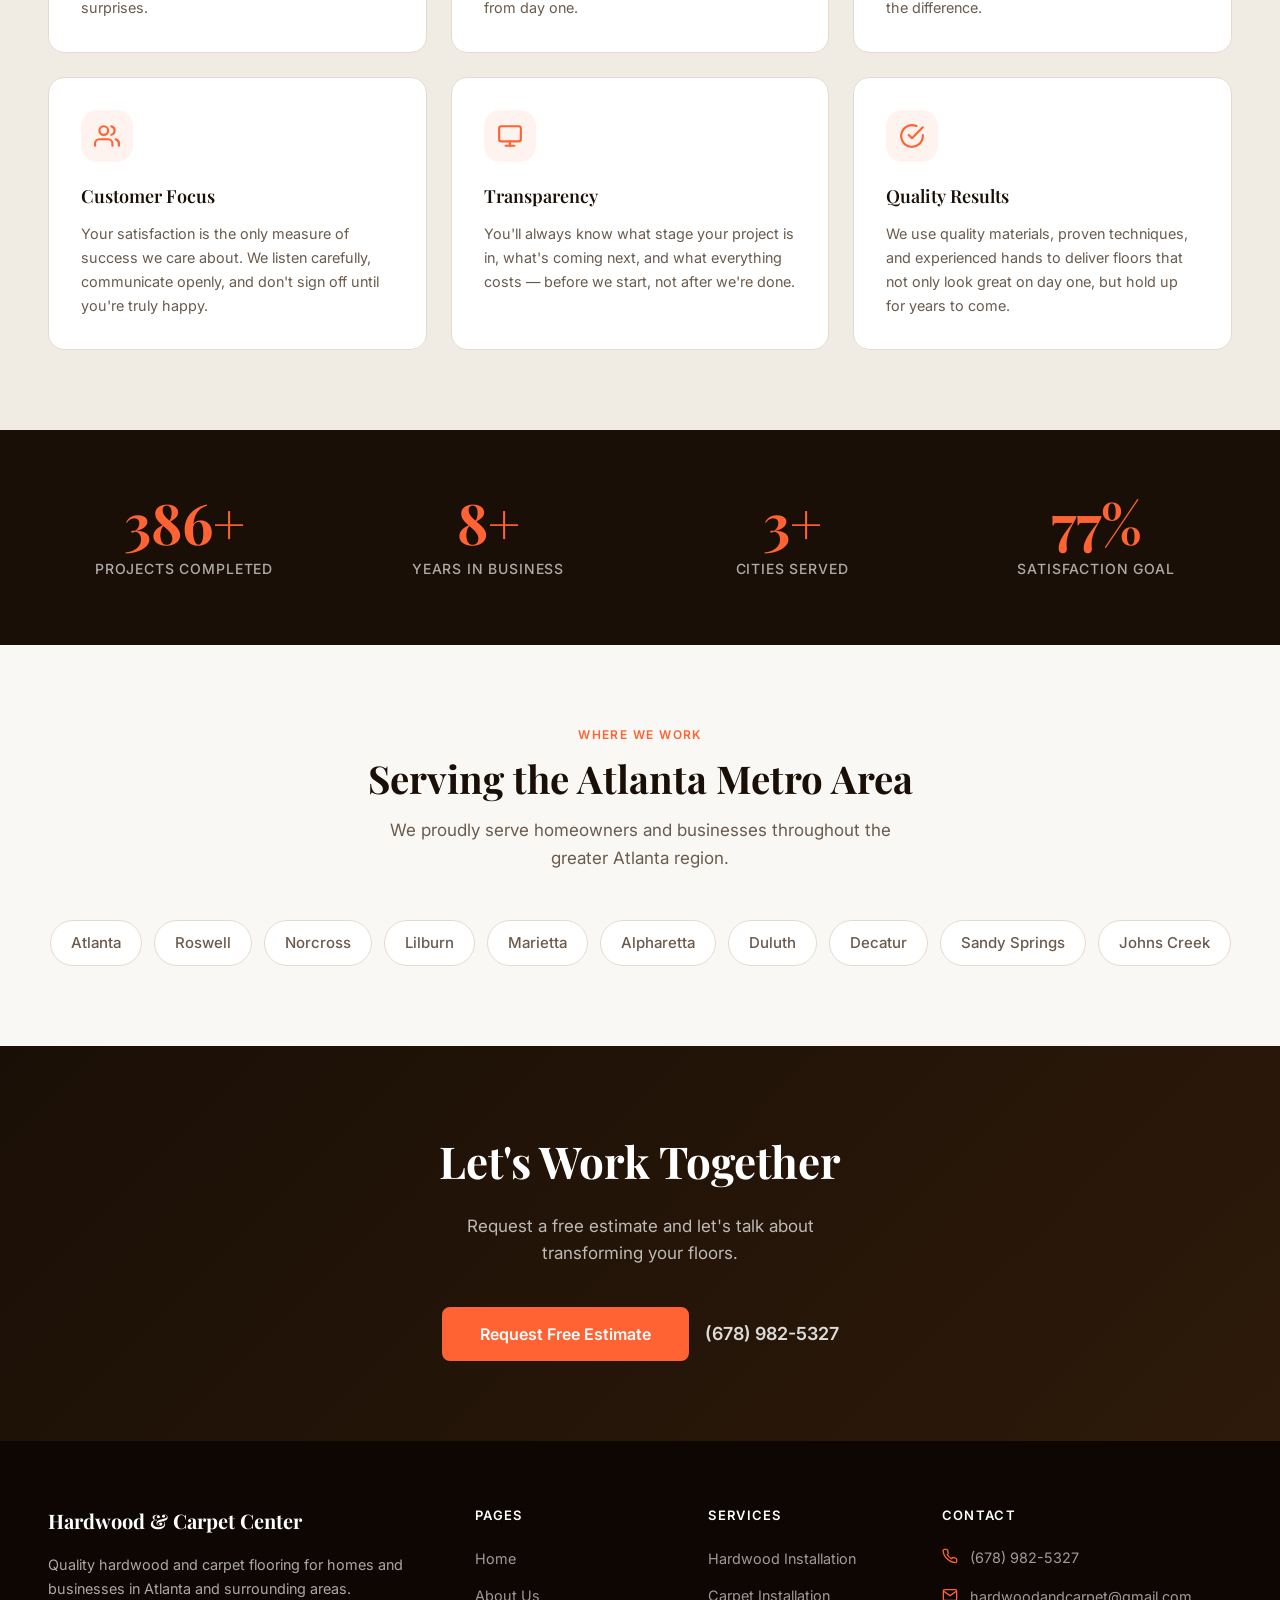
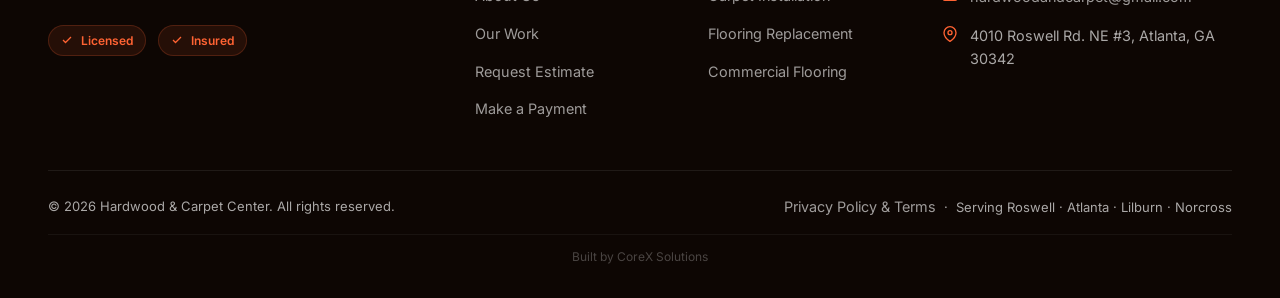
==== commit a5feb191: "Complete SEO pass — titles, meta, schema, favicon, GA4 placeholder, live Stripe link, sitemap, headi" ====
--- a/about.html
+++ b/about.html
@@ -3,24 +3,40 @@
 <head>
   <meta charset="UTF-8" />
   <meta name="viewport" content="width=device-width, initial-scale=1.0" />
-  <meta name="description" content="About Hardwood & Carpet Center — Atlanta's trusted flooring experts. Licensed, insured, and committed to quality installations for homes and businesses." />
+  <meta name="description" content="Hardwood & Carpet Center is Atlanta's trusted flooring specialist serving homeowners, insurance companies, and contractors. Learn about our team and our commitment to quality." />
   <link rel="canonical" href="https://www.hardwoodandcarpet.com/about.html" />
   <!-- Open Graph -->
   <meta property="og:type" content="website" />
+  <meta property="og:locale" content="en_US" />
   <meta property="og:site_name" content="Hardwood & Carpet Center" />
-  <meta property="og:title" content="About Us | Hardwood & Carpet Center" />
-  <meta property="og:description" content="Atlanta's trusted flooring experts. Licensed, insured, and committed to quality hardwood and carpet installations." />
+  <meta property="og:title" content="About Us | Hardwood & Carpet Center — Atlanta Flooring Experts Since Day One" />
+  <meta property="og:description" content="Hardwood & Carpet Center is Atlanta's trusted flooring specialist serving homeowners, insurance companies, and contractors. Learn about our team and our commitment to quality." />
   <meta property="og:url" content="https://www.hardwoodandcarpet.com/about.html" />
   <meta property="og:image" content="https://www.hardwoodandcarpet.com/images/pic-1.jpg" />
   <!-- Twitter Card -->
   <meta name="twitter:card" content="summary_large_image" />
-  <meta name="twitter:title" content="About Us | Hardwood & Carpet Center" />
-  <meta name="twitter:description" content="Atlanta's trusted flooring experts. Licensed, insured, and committed to quality hardwood and carpet installations." />
+  <meta name="twitter:title" content="About Us | Hardwood & Carpet Center — Atlanta Flooring Experts Since Day One" />
+  <meta name="twitter:description" content="Hardwood & Carpet Center is Atlanta's trusted flooring specialist serving homeowners, insurance companies, and contractors. Learn about our team and our commitment to quality." />
   <meta name="twitter:image" content="https://www.hardwoodandcarpet.com/images/pic-1.jpg" />
-  <title>About Us | Hardwood & Carpet Center</title>
-  <link rel="stylesheet" href="css/style.css" />
+  <title>About Us | Hardwood & Carpet Center — Atlanta Flooring Experts Since Day One</title>
+  <!-- Favicon -->
+  <link rel="icon" type="image/svg+xml" href="/images/favicon.svg" />
+  <link rel="icon" type="image/png" href="/images/favicon.png" />
+  <link rel="apple-touch-icon" href="/images/apple-touch-icon.png" />
+  <meta name="theme-color" content="#1a5c3a" />
+  <!-- Google Fonts -->
   <link rel="preconnect" href="https://fonts.googleapis.com" />
   <link rel="preconnect" href="https://fonts.gstatic.com" crossorigin />
+  <link rel="stylesheet" href="https://fonts.googleapis.com/css2?family=Playfair+Display:wght@400;600;700;800&family=Inter:wght@300;400;500;600;700&display=swap" />
+  <link rel="stylesheet" href="css/style.css" />
+  <!-- Google Analytics GA4 -->
+  <script async src="https://www.googletagmanager.com/gtag/js?id=G-XXXXXXXXXX"></script>
+  <script>
+    window.dataLayer = window.dataLayer || [];
+    function gtag(){dataLayer.push(arguments);}
+    gtag('js', new Date());
+    gtag('config', 'G-XXXXXXXXXX');
+  </script>
 </head>
 <body>
 
@@ -38,14 +54,14 @@
         </ul>
         <div class="nav__actions">
           <a href="estimate.html" class="btn btn--primary btn--sm">Request Free Estimate</a>
-          <a href="tel:6789825327" class="nav__phone">(678) 982-5327</a>
+          <a href="tel:6789825327" class="nav__phone" aria-label="Call us at (678) 982-5327">(678) 982-5327</a>
           <button class="nav__hamburger" aria-label="Toggle mobile menu" aria-expanded="false" aria-controls="mobileMenu">
             <span></span><span></span><span></span>
           </button>
         </div>
       </div>
     </nav>
-    <div class="nav__mobile" id="mobileMenu">
+    <div class="nav__mobile" id="mobileMenu" role="dialog" aria-label="Mobile navigation">
       <a href="index.html" class="nav__mobile-link">Home</a>
       <a href="about.html" class="nav__mobile-link">About Us</a>
       <a href="gallery.html" class="nav__mobile-link">Our Work</a>
@@ -180,7 +196,7 @@
             <div class="stat-item__label">Years in Business</div>
           </div>
           <div class="stat-item reveal reveal-delay-2">
-            <div class="stat-item__number" data-count="4" aria-label="4 cities served">4+</div>
+            <div class="stat-item__number" data-count="4" data-suffix="+" aria-label="4+ cities served">4+</div>
             <div class="stat-item__label">Cities Served</div>
           </div>
           <div class="stat-item reveal reveal-delay-3">
@@ -286,5 +302,25 @@
 
   <script src="js/main.js"></script>
   <script>document.getElementById('year').textContent = new Date().getFullYear();</script>
+  <script type="application/ld+json">
+  {
+    "@context": "https://schema.org",
+    "@type": "BreadcrumbList",
+    "itemListElement": [
+      {
+        "@type": "ListItem",
+        "position": 1,
+        "name": "Home",
+        "item": "https://www.hardwoodandcarpet.com"
+      },
+      {
+        "@type": "ListItem",
+        "position": 2,
+        "name": "About Us",
+        "item": "https://www.hardwoodandcarpet.com/about.html"
+      }
+    ]
+  }
+  </script>
 </body>
 </html>
--- a/css/style.css
+++ b/css/style.css
@@ -1,9 +1,6 @@
 /* ============================================================
    HARDWOOD & CARPET CENTER — Global Stylesheet
    ============================================================ */
-
-/* ---- Google Fonts ---- */
-@import url('https://fonts.googleapis.com/css2?family=Playfair+Display:wght@400;500;600;700&family=Inter:wght@300;400;500;600&display=swap');
 
 /* ---- Design Tokens ---- */
 :root {
@@ -1349,7 +1346,7 @@
   padding: var(--space-12) var(--space-6);
 }
 .legal-body h2 {
-  font-family: var(--font-serif);
+  font-family: var(--font-heading);
   font-size: 1.5rem;
   font-weight: 700;
   color: var(--color-primary);
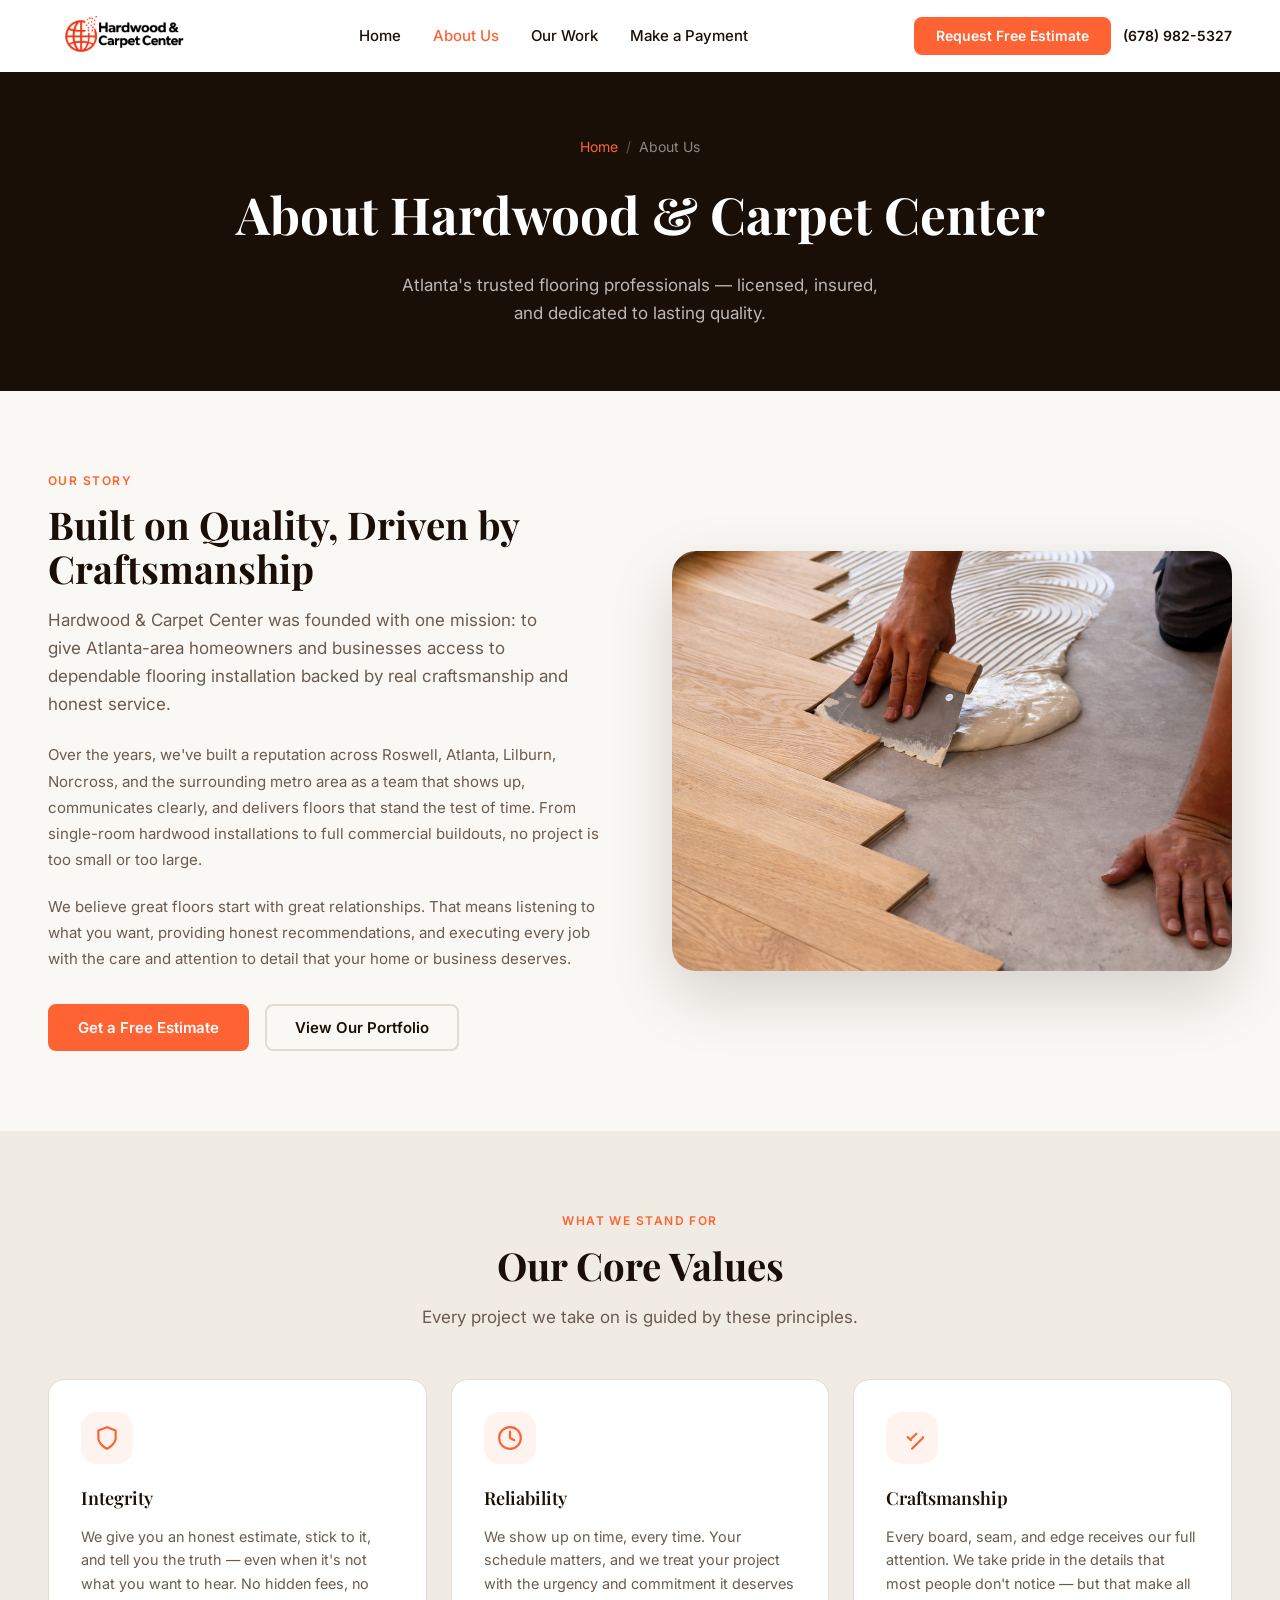
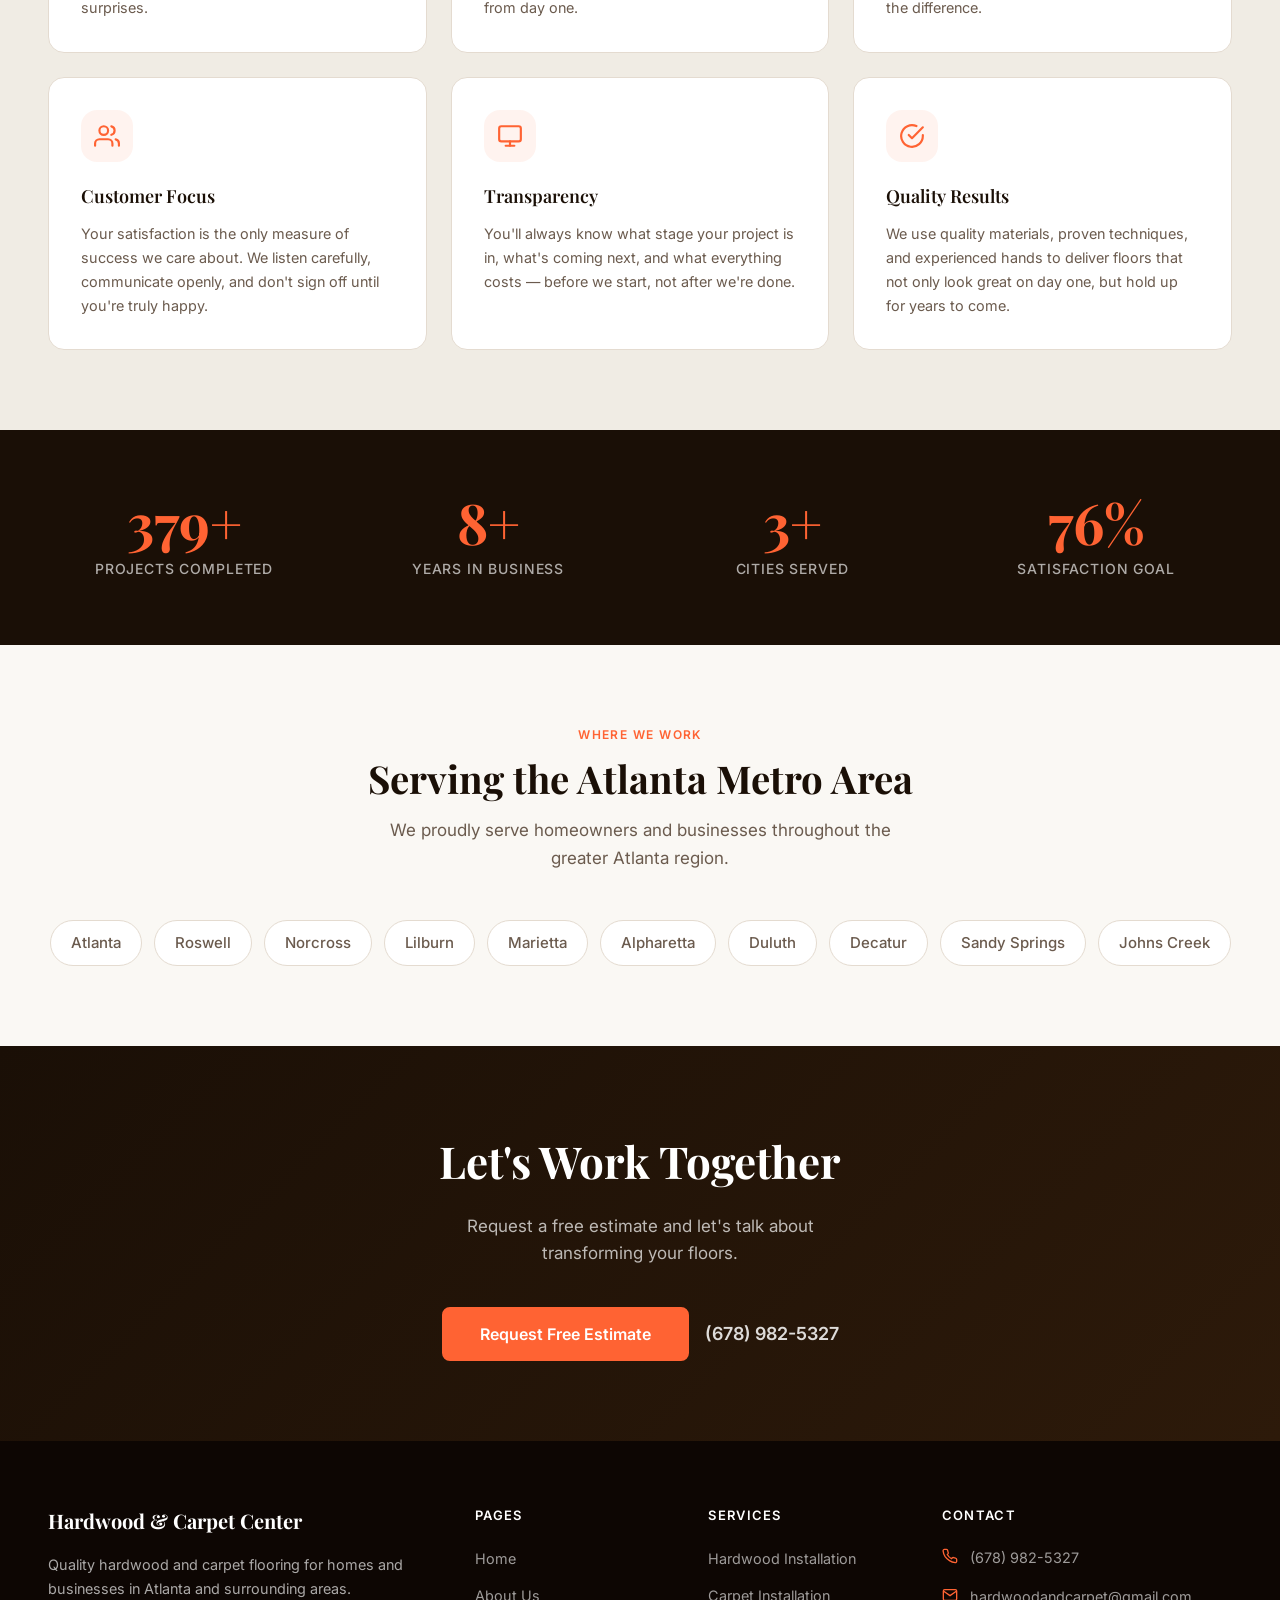
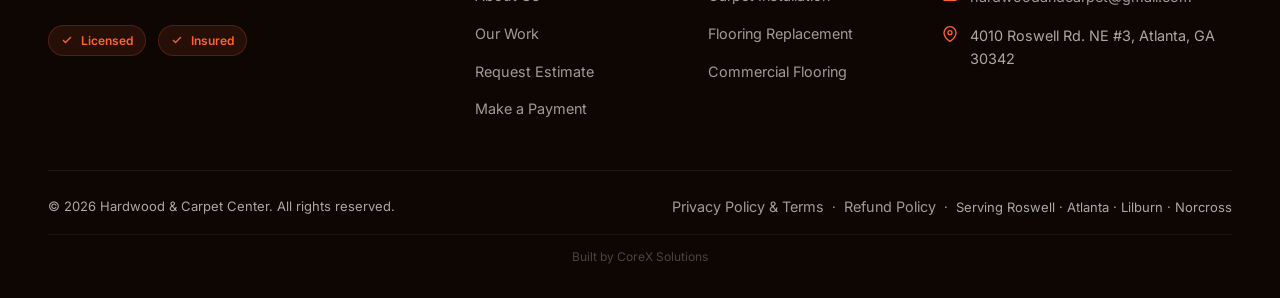
==== commit ac837203: "Add refund policy page, footer links, and Stripe compliance text - New refund-policy.html with depos" ====
--- a/about.html
+++ b/about.html
@@ -294,7 +294,7 @@
       </div>
       <div class="footer__bottom">
         <p>© <span id="year">2025</span> Hardwood &amp; Carpet Center. All rights reserved.</p>
-        <p><a href="privacy.html" class="footer__link">Privacy Policy &amp; Terms</a> &nbsp;·&nbsp; Serving Roswell · Atlanta · Lilburn · Norcross</p>
+        <p><a href="privacy.html" class="footer__link">Privacy Policy &amp; Terms</a> &nbsp;·&nbsp; <a href="/refund-policy.html" class="footer__link">Refund Policy</a> &nbsp;·&nbsp; Serving Roswell · Atlanta · Lilburn · Norcross</p>
         <p class="footer__credit"><a href="https://www.corexsolutions.net/" target="_blank" rel="noopener noreferrer" aria-label="Built by CoreX Solutions">Built by CoreX Solutions</a></p>
       </div>
     </div>
